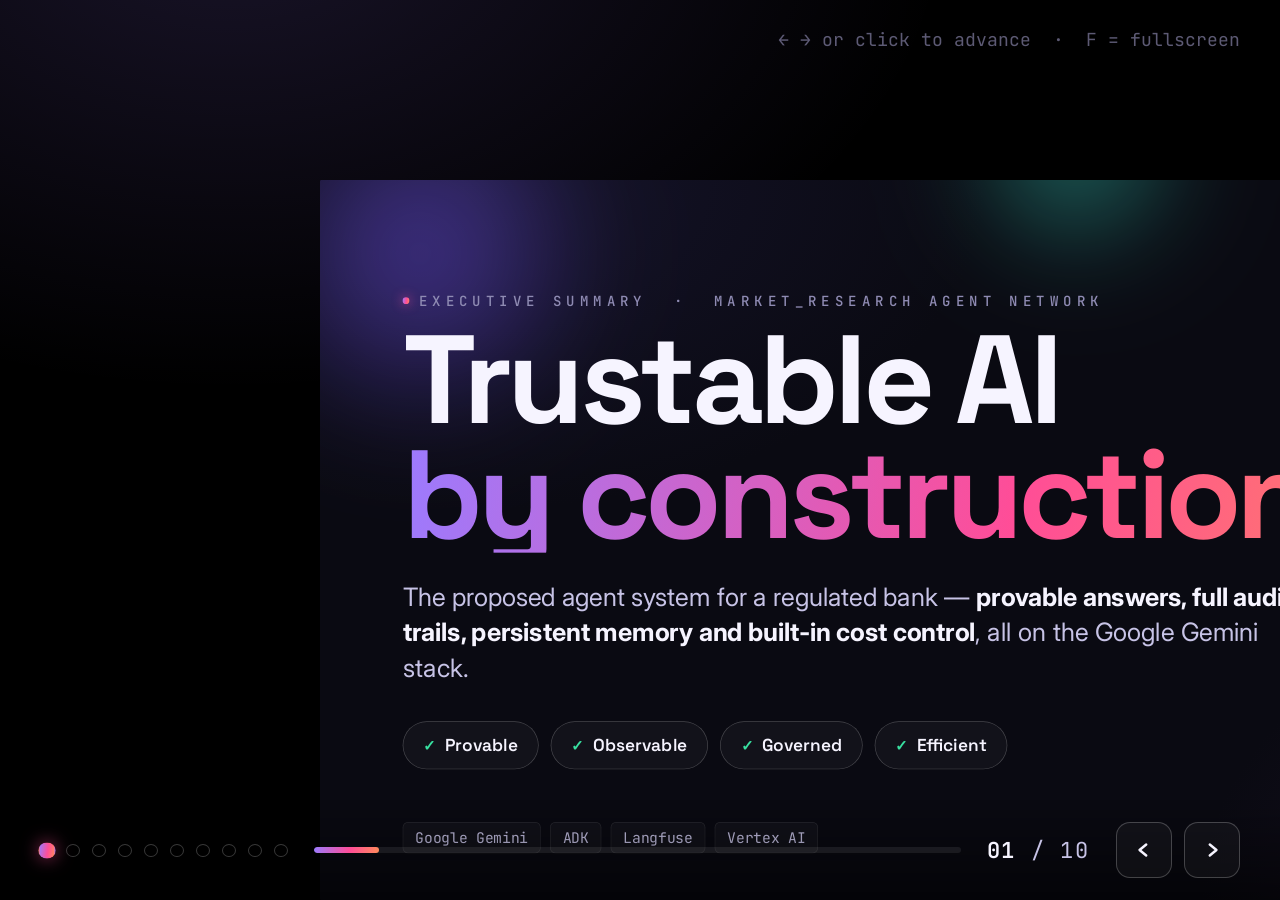
==== summary/index.html @ 0648493a "new summary presentation" ====
<!DOCTYPE html>
<html lang="en">
<head>
<meta charset="UTF-8" />
<meta name="viewport" content="width=1920, initial-scale=1" />
<title>Trustable AI — Executive Summary</title>
<link rel="preconnect" href="https://fonts.googleapis.com">
<link rel="preconnect" href="https://fonts.gstatic.com" crossorigin>
<link href="https://fonts.googleapis.com/css2?family=Space+Grotesk:wght@500;600;700&family=Inter:wght@400;500;600;700&family=JetBrains+Mono:wght@400;500;600&display=swap" rel="stylesheet">
<link rel="stylesheet" href="styles.css" />
</head>
<body>

<div class="hint">← → or click to advance &nbsp;·&nbsp; F = fullscreen</div>

<div class="deck-wrap">
<div class="deck">
  <div class="orb a"></div>
  <div class="orb b"></div>
  <div class="orb c"></div>

  <!-- ============================================================
       SLIDE 1 — TITLE
       ============================================================ -->
  <section class="slide s1 is-active" id="slide-1">
    <div class="s1-eyebrow eyebrow r" style="--d:80"><span class="dot"></span>EXECUTIVE SUMMARY &nbsp;·&nbsp; market_research agent network</div>
    <h1 class="s1-title display r" style="--d:160">Trustable AI<span class="by">by construction.</span></h1>
    <p class="s1-sub r" style="--d:340">The proposed agent system for a regulated bank — <b>provable answers, full audit trails, persistent memory and built-in cost control</b>, all on the Google Gemini stack.</p>
    <div class="s1-chips">
      <div class="chip r" style="--d:480"><span class="tick">✓</span> Provable</div>
      <div class="chip r" style="--d:560"><span class="tick">✓</span> Observable</div>
      <div class="chip r" style="--d:640"><span class="tick">✓</span> Governed</div>
      <div class="chip r" style="--d:720"><span class="tick">✓</span> Efficient</div>
    </div>
    <div class="s1-foot r" style="--d:900">
      <div class="stack">
        <span class="badge">Google Gemini</span>
        <span class="badge">ADK</span>
        <span class="badge">Langfuse</span>
        <span class="badge">Vertex AI</span>
      </div>
      <div>3224405_AMAL</div>
    </div>
  </section>

  <!-- ============================================================
       SLIDE 2 — TRUSTABLE AI, DEFINED (requirement → target)
       ============================================================ -->
  <section class="slide" id="slide-2">
    <div class="head">
      <div class="eyebrow r" style="--d:60"><span class="dot"></span>02 &nbsp;·&nbsp; THE CORE PROBLEM</div>
      <h2 class="lead r" style="--d:140">Trustable AI, <span class="grad">defined.</span></h2>
    </div>
    <div class="body">
      <div class="reqs">
        <div class="req r" style="--d:240"><div class="sec">§1.1</div><div class="rt">Provability &amp; Trustability</div><div class="rd">Every answer <b>graded by a stronger model</b> and grounded in cited sources.</div></div>
        <div class="req r" style="--d:300"><div class="sec">§1.2</div><div class="rt">Memory</div><div class="rd"><b>Short-term, semantic and long-term recall</b> across runs and clients.</div></div>
        <div class="req r" style="--d:360"><div class="sec">§1.2</div><div class="rt">NLP Routing · Agent Garden</div><div class="rd">Natural-language dispatch into a <b>growing garden of expert agents</b>.</div></div>
        <div class="req r" style="--d:420"><div class="sec">§1.3</div><div class="rt">Integration &amp; Design Flow</div><div class="rd">A <b>deterministic pipeline</b> persisted to a shared source of truth.</div></div>
        <div class="req r" style="--d:480"><div class="sec">§1.4</div><div class="rt">Cost &amp; Tokens</div><div class="rd">Right-tier models, <b>bounded loops and conditional branches</b>.</div></div>
        <div class="req r" style="--d:540"><div class="sec">§2.2</div><div class="rt">Evaluation</div><div class="rd"><b>Live critic, offline benchmarks and runtime guardrails</b>.</div></div>
        <div class="req r" style="--d:600"><div class="sec">§2.3</div><div class="rt">Observability</div><div class="rd">Full-trace governance with <b>replay and a complete audit trail</b>.</div></div>
      </div>
    </div>
  </section>

  <!-- ============================================================
       SLIDE 3 — ARCHITECTURE OVERVIEW
       ============================================================ -->
  <section class="slide" id="slide-3">
    <div class="head">
      <div class="eyebrow r" style="--d:60"><span class="dot"></span>03 &nbsp;·&nbsp; ARCHITECTURE OVERVIEW</div>
      <h2 class="lead r" style="--d:140">One orchestrator. Five experts. <span class="grad-cool">One source of truth.</span></h2>
    </div>
    <div class="body">
      <div class="arch">
        <div class="arch-row r" style="--d:240">
          <div class="strip">
            <div class="snode"><div class="st">User prompt</div><div class="ss">natural language</div></div>
            <span class="ar">→</span>
            <div class="snode"><div class="st">Classifier</div><div class="ss">user_input_analyzer</div></div>
          </div>
        </div>
        <div class="conn r" style="--d:340"><div class="line"></div></div>
        <div class="arch-row r" style="--d:400">
          <div class="bar orch">
            <div class="bicon"><svg viewBox="0 0 32 32" fill="none" stroke="currentColor" stroke-width="2.4" stroke-linecap="round" stroke-linejoin="round"><circle cx="16" cy="16" r="3.6"/><circle cx="16" cy="5" r="2.4"/><circle cx="16" cy="27" r="2.4"/><circle cx="5" cy="16" r="2.4"/><circle cx="27" cy="16" r="2.4"/><path d="M16 12.4V7.4M16 19.6v5M12.4 16H7.4M19.6 16h5"/></svg></div>
            <div class="btext"><div class="bname">Intelligence Chancellor</div><div class="bsub">SequentialAgent · runs the five pipelines in declared order</div></div>
          </div>
        </div>
        <div class="conn r" style="--d:480"><div class="line"></div></div>
        <div class="arch-row r" style="--d:540">
          <div class="pipes">
            <div class="pipe" style="--c:var(--violet)"><div class="picon"><svg viewBox="0 0 32 32" fill="none" stroke="currentColor" stroke-width="2.4" stroke-linecap="round" stroke-linejoin="round"><path d="M4 27h24"/><path d="M7 27v-7M14 27V14M21 27v-9M28 27V8"/><path d="M6 14l6-6 5 4 9-9"/></svg></div><div class="pn">Market</div><div class="pf">→ market_context</div><div class="pd">TAM · SAM · SOM</div></div>
            <div class="pipe" style="--c:var(--sky)"><div class="picon"><svg viewBox="0 0 32 32" fill="none" stroke="currentColor" stroke-width="2.4"><circle cx="16" cy="16" r="11"/><circle cx="16" cy="16" r="6"/><circle cx="16" cy="16" r="1.6" fill="currentColor"/></svg></div><div class="pn">Segmentation</div><div class="pf">→ market_segment</div><div class="pd">personas · ICP</div></div>
            <div class="pipe" style="--c:var(--teal)"><div class="picon"><svg viewBox="0 0 32 32" fill="none" stroke="currentColor" stroke-width="2.4" stroke-linecap="round" stroke-linejoin="round"><rect x="8" y="6" width="16" height="22" rx="1.5"/><path d="M12 11h2M18 11h2M12 16h2M18 16h2M12 21h2M18 21h2"/><path d="M4 28h24"/></svg></div><div class="pn">Org Intel</div><div class="pf">→ org_research</div><div class="pd">company graph</div></div>
            <div class="pipe skip" style="--c:var(--pink)"><div class="picon"><svg viewBox="0 0 32 32" fill="none" stroke="currentColor" stroke-width="2.4" stroke-linecap="round" stroke-linejoin="round"><rect x="5" y="11" width="22" height="15" rx="2"/><path d="M12 11V8.5A2.5 2.5 0 0 1 14.5 6h3A2.5 2.5 0 0 1 20 8.5V11"/><path d="M5 17h22"/></svg></div><div class="pn">Sales</div><div class="pf">conditional</div><div class="pd">runs only on target</div></div>
            <div class="pipe" style="--c:var(--amber)"><div class="picon"><svg viewBox="0 0 32 32" fill="none" stroke="currentColor" stroke-width="2.4" stroke-linecap="round" stroke-linejoin="round"><circle cx="16" cy="12" r="5"/><path d="M7 27c0-5 4-8 9-8s9 3 9 8"/></svg></div><div class="pn">Prospects</div><div class="pf">→ prospect_data</div><div class="pd">contact records</div></div>
          </div>
        </div>
        <div class="conn r" style="--d:640"><div class="line"></div></div>
        <div class="arch-row r" style="--d:700">
          <div class="bar store">
            <div class="bicon"><svg viewBox="0 0 32 32" fill="none" stroke="currentColor" stroke-width="2.4" stroke-linecap="round" stroke-linejoin="round"><ellipse cx="16" cy="8" rx="10" ry="4"/><path d="M6 8v16c0 2.2 4.5 4 10 4s10-1.8 10-4V8"/><path d="M6 16c0 2.2 4.5 4 10 4s10-1.8 10-4"/></svg></div>
            <div class="btext"><div class="bname">MongoDB</div><div class="bsub">shared store — downstream apps subscribe here</div></div>
            <div class="fields">
              <span class="fchip">market_context</span>
              <span class="fchip">market_segment</span>
              <span class="fchip">org_research</span>
              <span class="fchip">prospect_data</span>
            </div>
          </div>
        </div>
      </div>
    </div>
  </section>

  <!-- ============================================================
       SLIDE 4 — ORCHESTRATION & ROUTING
       ============================================================ -->
  <section class="slide" id="slide-4">
    <div class="head">
      <div class="eyebrow r" style="--d:60"><span class="dot"></span>04 &nbsp;·&nbsp; ORCHESTRATION &amp; ROUTING</div>
      <h2 class="lead r" style="--d:140">Every answer is <span class="grad">graded before it ships.</span></h2>
    </div>
    <div class="body">
      <div class="split">
        <div class="card r" style="--d:260">
          <div class="ct">Critic–Worker Loop</div>
          <div class="cbig">A stronger model grades a cheaper one, and sends it back until it passes.</div>
          <div class="loop">
            <div class="lbox" style="--c:var(--teal)">
              <div class="lk">WORKER</div>
              <div class="ln">enhanced_search</div>
              <div class="lm">flash-lite · grounded</div>
            </div>
            <div class="loop-mid">
              <div class="loop-arrow">⇄</div>
              <div class="loop-badge">↻ ≤ 5×</div>
            </div>
            <div class="lbox" style="--c:var(--violet)">
              <div class="lk">CRITIC</div>
              <div class="ln">evaluator</div>
              <div class="lm">flash · typed verdict</div>
            </div>
          </div>
          <div class="exit-tag">PASS → report_composer → exit</div>
        </div>
        <div class="card r" style="--d:420">
          <div class="ct">NLP Dispatch · Agent Garden</div>
          <div class="cbig">The prompt picks the route — a typed verdict drives a Python gate.</div>
          <div class="route">
            <div class="route-row">
              <span class="rtag">"Sell to Microsoft"</span><span class="arr">→</span>
              <span class="rtag">classifier</span><span class="arr">→</span>
              <span class="rtag ok">run sales</span>
            </div>
            <div class="route-row">
              <span class="rtag">"Research the market"</span><span class="arr">→</span>
              <span class="rtag">classifier</span><span class="arr">→</span>
              <span class="rtag skip">skip · 0 tokens</span>
            </div>
          </div>
          <p>New capabilities drop into the same <span class="codey">agent garden</span> routing contract.</p>
        </div>
      </div>
    </div>
  </section>

  <!-- ============================================================
       SLIDE 5 — MEMORY ARCHITECTURE
       ============================================================ -->
  <section class="slide" id="slide-5">
    <div class="head">
      <div class="eyebrow r" style="--d:60"><span class="dot"></span>05 &nbsp;·&nbsp; MEMORY ARCHITECTURE</div>
      <h2 class="lead r" style="--d:140">One memory surface. <span class="grad-cool">Three horizons.</span></h2>
    </div>
    <div class="body">
      <div class="mem">
        <div class="mem-surface r" style="--d:240">
          <div class="ms-k">ONE API</div>
          <div class="ms-code">callback<br/>_context<span class="hi">.state</span></div>
          <div class="ms-note">Same surface — three swappable backends.</div>
        </div>
        <div class="mem-tiers">
          <div class="tier r" style="--c:var(--teal); --d:360">
            <div class="tnum">1</div>
            <div class="tbody">
              <div class="tk">SHORT-TERM</div>
              <div class="th">In-memory state</div>
              <div class="td2">Shared by every step within a single run.</div>
            </div>
            <div class="meta"><div class="ml">lifetime · one run</div><div class="bar2"><span style="width:30%"></span></div></div>
          </div>
          <div class="tier r" style="--c:var(--violet); --d:460">
            <div class="tnum">2</div>
            <div class="tbody">
              <div class="tk">SEMANTIC</div>
              <div class="th">Vertex AI Vector Search</div>
              <div class="td2">Recalls similar past projects by meaning.</div>
            </div>
            <div class="meta"><div class="ml">lifetime · across projects</div><div class="bar2"><span style="width:65%"></span></div></div>
          </div>
          <div class="tier r" style="--c:var(--amber); --d:560">
            <div class="tnum">3</div>
            <div class="tbody">
              <div class="tk">LONG-TERM</div>
              <div class="th">Vertex AI Memory Bank</div>
              <div class="td2">Per-client memory retained across sessions.</div>
            </div>
            <div class="meta"><div class="ml">lifetime · per client</div><div class="bar2"><span style="width:100%"></span></div></div>
          </div>
        </div>
      </div>
    </div>
  </section>

  <!-- ============================================================
       SLIDE 6 — OBSERVABILITY & GOVERNANCE
       ============================================================ -->
  <section class="slide" id="slide-6">
    <div class="head">
      <div class="eyebrow r" style="--d:60"><span class="dot"></span>06 &nbsp;·&nbsp; OBSERVABILITY &amp; GOVERNANCE</div>
      <h2 class="lead r" style="--d:140">Full-trace governance, <span class="grad">by default.</span></h2>
    </div>
    <div class="body">
      <div class="obs">
        <div class="obs-flow r" style="--d:260">
          <div class="ofk">HOW IT WIRES IN</div>
          <svg class="obs-svg" viewBox="0 0 460 600" preserveAspectRatio="xMidYMid meet">
            <defs>
              <marker id="of-a" viewBox="0 0 10 10" refX="8" refY="5" markerWidth="7" markerHeight="7" orient="auto"><path d="M0,0 L10,5 L0,10 z" fill="#56c9ff"/></marker>
            </defs>

            <!-- Node 1: ADK agents -->
            <rect class="of-box" x="60" y="20" width="340" height="104" rx="16"/>
            <text class="of-title" x="230" y="62" text-anchor="middle" font-size="26">ADK agents</text>
            <text class="of-sub" x="230" y="94" text-anchor="middle" font-size="17">after_agent_callback · emits spans</text>

            <!-- edge 1 -->
            <path id="of-p1" class="of-edge" d="M230 124 L230 196" marker-end="url(#of-a)"/>

            <!-- Node 2: OpenTelemetry -->
            <rect class="of-box otel" x="60" y="200" width="340" height="104" rx="16"/>
            <text class="of-title" x="230" y="242" text-anchor="middle" font-size="26">OpenTelemetry</text>
            <text class="of-sub" x="230" y="274" text-anchor="middle" font-size="17">built-in to ADK · OTLP export</text>

            <!-- edge 2 -->
            <path id="of-p2" class="of-edge" d="M230 304 L230 376" marker-end="url(#of-a)"/>

            <!-- Node 3: Langfuse + waterfall -->
            <rect class="of-box lf" x="60" y="380" width="340" height="196" rx="16"/>
            <rect x="84" y="402" width="34" height="34" rx="9" fill="rgba(155,123,255,0.18)"/>
            <text x="101" y="427" text-anchor="middle" font-size="22" fill="#9b7bff" font-family="JetBrains Mono, monospace" font-weight="700">L</text>
            <text class="of-title" x="130" y="425" text-anchor="start" font-size="26">Langfuse</text>
            <!-- trace waterfall -->
            <rect x="84"  y="456" width="280" height="14" rx="5" fill="rgba(46,230,200,0.55)"/>
            <rect x="104" y="478" width="232" height="14" rx="5" fill="rgba(86,201,255,0.5)"/>
            <rect x="124" y="500" width="188" height="14" rx="5" fill="rgba(155,123,255,0.55)"/>
            <rect x="92"  y="522" width="256" height="14" rx="5" fill="rgba(255,77,151,0.45)"/>
            <text class="of-sub" x="84" y="560" text-anchor="start" font-size="16">trace · replay · cost · score</text>

            <!-- flowing dots -->
            <circle class="of-dot" r="5"><animateMotion dur="1.6s" repeatCount="indefinite"><mpath href="#of-p1"/></animateMotion></circle>
            <circle class="of-dot v" r="5"><animateMotion dur="1.6s" repeatCount="indefinite" begin="0.4s"><mpath href="#of-p2"/></animateMotion></circle>
          </svg>
        </div>
        <div class="feat-grid">
          <div class="feat r" style="--d:420">
            <div class="fi"><svg width="32" height="32" viewBox="0 0 34 34"><path d="M5 17 a12 12 0 1 1 4 9" fill="none" stroke="#56c9ff" stroke-width="3.5" stroke-linecap="round"/><path d="M9 30 L7 22 L15 24" fill="#56c9ff"/></svg></div>
            <div class="fh">Replay any run</div>
            <div class="fp">Step through every agent and critic call, prompt by prompt.</div>
          </div>
          <div class="feat r" style="--d:500">
            <div class="fi"><svg width="32" height="32" viewBox="0 0 34 34"><path d="M6 24 L13 14 L19 19 L28 7" fill="none" stroke="#38e0a0" stroke-width="3.5" stroke-linecap="round" stroke-linejoin="round"/></svg></div>
            <div class="fh">Audit trail</div>
            <div class="fp">A complete, queryable record of every decision the system makes.</div>
          </div>
          <div class="feat r" style="--d:580">
            <div class="fi"><svg width="32" height="32" viewBox="0 0 34 34"><circle cx="17" cy="17" r="11" fill="none" stroke="#9b7bff" stroke-width="3.5"/><path d="M17 11 V17 L21 21" fill="none" stroke="#9b7bff" stroke-width="3.5" stroke-linecap="round"/></svg></div>
            <div class="fh">Latency &amp; cost</div>
            <div class="fp">p95 per agent and token spend per project, on built-in dashboards.</div>
          </div>
          <div class="feat r" style="--d:660">
            <div class="fi"><svg width="32" height="32" viewBox="0 0 34 34"><path d="M17 4 L29 9 V18 C29 25 24 29 17 31 C10 29 5 25 5 18 V9 Z" fill="none" stroke="#ff4d97" stroke-width="3.5" stroke-linejoin="round"/></svg></div>
            <div class="fh">Regression alerts</div>
            <div class="fp">Surface rising critic fail-rates or latency before they reach production.</div>
          </div>
        </div>
      </div>
    </div>
  </section>

  <!-- ============================================================
       SLIDE 7 — EVALUATION FRAMEWORK
       ============================================================ -->
  <section class="slide" id="slide-7">
    <div class="head">
      <div class="eyebrow r" style="--d:60"><span class="dot"></span>07 &nbsp;·&nbsp; EVALUATION FRAMEWORK</div>
      <h2 class="lead r" style="--d:140">Graded live. Benchmarked offline. <span class="grad">Guarded at runtime.</span></h2>
    </div>
    <div class="body">
      <div class="rings">

        <!-- Ring 1 — in-loop critic -->
        <div class="ring r" style="--c:var(--emerald); --d:280">
          <div class="rhead">
            <div class="rn">1</div>
            <div><div class="rk">IN THE LOOP</div><div class="rh">Critic grades every answer</div></div>
          </div>
          <div class="rp">A stronger Gemini re-checks each draft until it passes — inside the run.</div>
          <div class="diag">
            <svg viewBox="0 0 440 460" preserveAspectRatio="xMidYMid meet">
              <defs>
                <marker id="e1g" viewBox="0 0 10 10" refX="8" refY="5" markerWidth="6" markerHeight="6" orient="auto"><path d="M0,0 L10,5 L0,10 z" fill="#38e0a0"/></marker>
                <marker id="e1p" viewBox="0 0 10 10" refX="8" refY="5" markerWidth="6" markerHeight="6" orient="auto"><path d="M0,0 L10,5 L0,10 z" fill="#9b7bff"/></marker>
              </defs>
              <!-- draft -->
              <rect x="130" y="40" width="180" height="100" rx="16" fill="rgba(56,224,160,0.07)" stroke="#38e0a0" stroke-width="2.5"/>
              <text class="dg-lbl" x="220" y="86" text-anchor="middle" font-size="30">draft</text>
              <text class="dg-sub" x="220" y="118" text-anchor="middle" font-size="19">worker · flash-lite</text>
              <!-- critic -->
              <rect x="130" y="280" width="180" height="100" rx="16" fill="rgba(155,123,255,0.07)" stroke="#9b7bff" stroke-width="2.5"/>
              <text class="dg-lbl" x="220" y="326" text-anchor="middle" font-size="30">critic</text>
              <text class="dg-sub" x="220" y="358" text-anchor="middle" font-size="19">grades it · flash</text>
              <!-- forward -->
              <path id="e1fwd" d="M220 140 L220 280" stroke="#38e0a0" stroke-width="3" fill="none" marker-end="url(#e1g)"/>
              <circle r="8" fill="#38e0a0"><animateMotion dur="1.5s" repeatCount="indefinite"><mpath href="#e1fwd"/></animateMotion></circle>
              <!-- fail loop back (left) -->
              <path d="M130 330 C 44 330, 44 90, 130 90" stroke="#9b7bff" stroke-width="2.5" fill="none" stroke-dasharray="8 8" marker-end="url(#e1p)">
                <animate attributeName="stroke-dashoffset" values="32;0" dur="1.2s" repeatCount="indefinite"/>
              </path>
              <text class="dg-sub" x="40" y="205" text-anchor="middle" font-size="20" fill="#9b7bff" transform="rotate(-90 40 205)">fail · retry ≤ 5×</text>
              <!-- pass exit (right) -->
              <path d="M310 330 L356 330" stroke="#38e0a0" stroke-width="3" fill="none" marker-end="url(#e1g)"/>
              <circle cx="398" cy="330" r="26" fill="rgba(56,224,160,0.16)" stroke="#38e0a0" stroke-width="2.5">
                <animate attributeName="r" values="22;28;22" dur="1.5s" repeatCount="indefinite"/>
              </circle>
              <path d="M387 330 l8 9 l15 -19" stroke="#38e0a0" stroke-width="4" fill="none" stroke-linecap="round" stroke-linejoin="round"/>
              <text class="dg-sub" x="398" y="290" text-anchor="middle" font-size="19" fill="#38e0a0">PASS</text>
              <text class="dg-sub" x="398" y="382" text-anchor="middle" font-size="19" fill="#38e0a0">exit</text>
            </svg>
          </div>
        </div>

        <!-- Ring 2 — offline benchmark -->
        <div class="ring proposed r" style="--c:var(--violet); --d:400">
          <div class="rhead">
            <div class="rn">2</div>
            <div><div class="rk">OFFLINE</div><div class="rh">Benchmark on a golden set</div></div>
          </div>
          <div class="rp">Ragas + DP Val score a sampled dataset across environments to catch drift.</div>
          <div class="diag">
            <svg viewBox="0 0 440 460" preserveAspectRatio="xMidYMid meet">
              <defs><marker id="e2a" viewBox="0 0 10 10" refX="8" refY="5" markerWidth="6" markerHeight="6" orient="auto"><path d="M0,0 L10,5 L0,10 z" fill="#9b7bff"/></marker></defs>
              <!-- golden set -->
              <rect x="26" y="78" width="110" height="68" rx="12" fill="rgba(255,194,75,0.10)" stroke="#ffc24b" stroke-width="2.5"/>
              <rect x="40" y="62" width="110" height="68" rx="12" fill="rgba(255,194,75,0.13)" stroke="#ffc24b" stroke-width="2.5"/>
              <rect x="54" y="46" width="110" height="68" rx="12" fill="rgba(255,194,75,0.16)" stroke="#ffc24b" stroke-width="2.5"/>
              <text class="dg-sub" x="109" y="76" text-anchor="middle" font-size="20" fill="#ffc24b">golden</text>
              <text class="dg-sub" x="109" y="100" text-anchor="middle" font-size="20" fill="#ffc24b">set</text>
              <!-- eval -->
              <path id="e2fwd" d="M170 80 L256 80" stroke="#9b7bff" stroke-width="3" fill="none" marker-end="url(#e2a)"/>
              <circle r="7" fill="#ffc24b"><animateMotion dur="1.2s" repeatCount="indefinite"><mpath href="#e2fwd"/></animateMotion></circle>
              <rect x="260" y="44" width="150" height="74" rx="16" fill="rgba(155,123,255,0.08)" stroke="#9b7bff" stroke-width="2.5"/>
              <text class="dg-lbl" x="335" y="78" text-anchor="middle" font-size="26">Ragas</text>
              <text class="dg-sub" x="335" y="104" text-anchor="middle" font-size="19">+ DP Val</text>
              <!-- score bars -->
              <line x1="34" y1="400" x2="412" y2="400" stroke="#26263a" stroke-width="2.5"/>
              <g>
                <rect x="44"  y="400" width="62" height="0" rx="7" fill="#56c9ff"><animate attributeName="height" values="0;150;150;0" keyTimes="0;0.4;0.85;1" dur="3.2s" repeatCount="indefinite"/><animate attributeName="y" values="400;250;250;400" keyTimes="0;0.4;0.85;1" dur="3.2s" repeatCount="indefinite"/></rect>
                <rect x="120" y="400" width="62" height="0" rx="7" fill="#38e0a0"><animate attributeName="height" values="0;218;218;0" keyTimes="0;0.5;0.85;1" dur="3.2s" begin="0.15s" repeatCount="indefinite"/><animate attributeName="y" values="400;182;182;400" keyTimes="0;0.5;0.85;1" dur="3.2s" begin="0.15s" repeatCount="indefinite"/></rect>
                <rect x="196" y="400" width="62" height="0" rx="7" fill="#9b7bff"><animate attributeName="height" values="0;176;176;0" keyTimes="0;0.45;0.85;1" dur="3.2s" begin="0.3s" repeatCount="indefinite"/><animate attributeName="y" values="400;224;224;400" keyTimes="0;0.45;0.85;1" dur="3.2s" begin="0.3s" repeatCount="indefinite"/></rect>
                <rect x="272" y="400" width="62" height="0" rx="7" fill="#ff4d97"><animate attributeName="height" values="0;120;120;0" keyTimes="0;0.5;0.85;1" dur="3.2s" begin="0.45s" repeatCount="indefinite"/><animate attributeName="y" values="400;280;280;400" keyTimes="0;0.5;0.85;1" dur="3.2s" begin="0.45s" repeatCount="indefinite"/></rect>
                <rect x="348" y="400" width="62" height="0" rx="7" fill="#ffc24b"><animate attributeName="height" values="0;198;198;0" keyTimes="0;0.55;0.85;1" dur="3.2s" begin="0.6s" repeatCount="indefinite"/><animate attributeName="y" values="400;202;202;400" keyTimes="0;0.55;0.85;1" dur="3.2s" begin="0.6s" repeatCount="indefinite"/></rect>
              </g>
              <text class="dg-sub" x="223" y="438" text-anchor="middle" font-size="19">metrics scored per sample</text>
            </svg>
          </div>
        </div>

        <!-- Ring 3 — runtime guardrail -->
        <div class="ring proposed r" style="--c:var(--pink); --d:520">
          <div class="rhead">
            <div class="rn">3</div>
            <div><div class="rk">AT RUNTIME</div><div class="rh">Guardrail on every call</div></div>
          </div>
          <div class="rp">Model Armor filters PII &amp; jailbreaks on live traffic — clean requests pass.</div>
          <div class="diag">
            <svg viewBox="0 0 440 460" preserveAspectRatio="xMidYMid meet">
              <!-- shield -->
              <path d="M220 110 L300 142 V250 C300 314 264 352 220 372 C176 352 140 314 140 250 V142 Z" fill="rgba(255,77,151,0.08)" stroke="#ff4d97" stroke-width="3"/>
              <text class="dg-lbl" x="220" y="244" text-anchor="middle" font-size="24" fill="#ff4d97">Model</text>
              <text class="dg-lbl" x="220" y="274" text-anchor="middle" font-size="24" fill="#ff4d97">Armor</text>
              <!-- pass lane -->
              <text class="dg-sub" x="30" y="150" text-anchor="start" font-size="20">request</text>
              <text class="dg-sub" x="410" y="150" text-anchor="end" font-size="20" fill="#38e0a0">allowed ✓</text>
              <line x1="30" y1="172" x2="410" y2="172" stroke="#1c1c2c" stroke-width="2.5" stroke-dasharray="3 7"/>
              <circle r="9" fill="#38e0a0"><animateMotion dur="2.4s" repeatCount="indefinite" path="M30 172 L410 172"/></circle>
              <!-- block lane -->
              <text class="dg-sub" x="30" y="318" text-anchor="start" font-size="20" fill="#ff4d97">PII · jailbreak</text>
              <line x1="30" y1="340" x2="178" y2="340" stroke="#1c1c2c" stroke-width="2.5" stroke-dasharray="3 7"/>
              <circle r="9" fill="#ff4d97">
                <animateMotion dur="2.2s" repeatCount="indefinite" keyTimes="0;0.5;1" keyPoints="0;1;1" calcMode="linear" path="M30 340 L174 340"/>
                <animate attributeName="opacity" values="1;1;0;0" keyTimes="0;0.46;0.5;1" dur="2.2s" repeatCount="indefinite"/>
              </circle>
              <g>
                <animate attributeName="opacity" values="0;0;1;0;0" keyTimes="0;0.45;0.52;0.62;1" dur="2.2s" repeatCount="indefinite"/>
                <path d="M196 322 l22 22 M218 322 l-22 22" stroke="#ff4d97" stroke-width="4" stroke-linecap="round"/>
              </g>
            </svg>
          </div>
        </div>

      </div>
    </div>
  </section>

  <!-- ============================================================
       SLIDE 8 — GUARDRAILS & PROVABILITY
       ============================================================ -->
  <section class="slide" id="slide-8">
    <div class="head">
      <div class="eyebrow r" style="--d:60"><span class="dot"></span>08 &nbsp;·&nbsp; GUARDRAILS &amp; PROVABILITY</div>
      <h2 class="lead r" style="--d:140">Trust isn't a vibe. <span class="grad">It's enforced.</span></h2>
    </div>
    <div class="body">
      <div class="guard-wrap">
        <div class="guard-grid">

          <!-- Grounded citations -->
          <div class="guard r" style="--c:var(--sky); --d:260">
            <div class="ghead">
              <div class="gi"><svg width="30" height="30" viewBox="0 0 34 34"><path d="M5 8 H29 M5 16 H22 M5 24 H26" stroke="#56c9ff" stroke-width="3.5" stroke-linecap="round"/><circle cx="29" cy="24" r="3" fill="#56c9ff"/></svg></div>
              <div class="gh">Grounded citations</div>
            </div>
            <div class="gp">Every claim links to a numbered source.</div>
            <div class="diag">
              <svg viewBox="0 0 320 330" preserveAspectRatio="xMidYMid meet">
                <!-- report claim lines -->
                <text class="dg-sub" x="16" y="14" text-anchor="start" font-size="14">report</text>
                <rect x="16" y="26" width="192" height="16" rx="8" fill="#262640"/>
                <rect x="16" y="58" width="162" height="16" rx="8" fill="#262640"/>
                <rect x="16" y="90" width="148" height="16" rx="8" fill="#262640"/>
                <!-- citation markers -->
                <rect x="222" y="22" width="42" height="26" rx="7" fill="rgba(86,201,255,0.16)" stroke="#56c9ff" stroke-width="2"><animate attributeName="opacity" values="0.4;1;0.4" dur="1.8s" begin="0s" repeatCount="indefinite"/></rect>
                <text x="243" y="41" text-anchor="middle" font-size="16" fill="#56c9ff" font-family="JetBrains Mono">[1]</text>
                <rect x="222" y="54" width="42" height="26" rx="7" fill="rgba(86,201,255,0.16)" stroke="#56c9ff" stroke-width="2"><animate attributeName="opacity" values="0.4;1;0.4" dur="1.8s" begin="0.6s" repeatCount="indefinite"/></rect>
                <text x="243" y="73" text-anchor="middle" font-size="16" fill="#56c9ff" font-family="JetBrains Mono">[2]</text>
                <rect x="222" y="86" width="42" height="26" rx="7" fill="rgba(86,201,255,0.16)" stroke="#56c9ff" stroke-width="2"><animate attributeName="opacity" values="0.4;1;0.4" dur="1.8s" begin="1.2s" repeatCount="indefinite"/></rect>
                <text x="243" y="105" text-anchor="middle" font-size="16" fill="#56c9ff" font-family="JetBrains Mono">[3]</text>
                <!-- connectors -->
                <path id="g1p" d="M243 48 C 220 130, 60 132, 60 206" stroke="#56c9ff" stroke-width="2" fill="none" stroke-dasharray="6 6" opacity="0.45"/>
                <path id="g2p" d="M243 80 C 240 140, 160 140, 160 206" stroke="#56c9ff" stroke-width="2" fill="none" stroke-dasharray="6 6" opacity="0.45"/>
                <path id="g3p" d="M243 112 C 252 150, 260 150, 260 206" stroke="#56c9ff" stroke-width="2" fill="none" stroke-dasharray="6 6" opacity="0.45"/>
                <!-- source cards -->
                <g>
                  <rect x="14" y="206" width="92" height="96" rx="11" fill="rgba(86,201,255,0.06)" stroke="#2f4458" stroke-width="2"><animate attributeName="stroke" values="#2f4458;#56c9ff;#2f4458" dur="1.8s" begin="0s" repeatCount="indefinite"/></rect>
                  <circle cx="36" cy="230" r="13" fill="rgba(86,201,255,0.18)"/><text x="36" y="236" text-anchor="middle" font-size="15" fill="#56c9ff" font-family="JetBrains Mono">1</text>
                  <rect x="22" y="256" width="76" height="11" rx="5" fill="#2f3a4a"/><rect x="22" y="274" width="56" height="11" rx="5" fill="#2f3a4a"/>
                </g>
                <g>
                  <rect x="114" y="206" width="92" height="96" rx="11" fill="rgba(86,201,255,0.06)" stroke="#2f4458" stroke-width="2"><animate attributeName="stroke" values="#2f4458;#56c9ff;#2f4458" dur="1.8s" begin="0.6s" repeatCount="indefinite"/></rect>
                  <circle cx="136" cy="230" r="13" fill="rgba(86,201,255,0.18)"/><text x="136" y="236" text-anchor="middle" font-size="15" fill="#56c9ff" font-family="JetBrains Mono">2</text>
                  <rect x="122" y="256" width="76" height="11" rx="5" fill="#2f3a4a"/><rect x="122" y="274" width="56" height="11" rx="5" fill="#2f3a4a"/>
                </g>
                <g>
                  <rect x="214" y="206" width="92" height="96" rx="11" fill="rgba(86,201,255,0.06)" stroke="#2f4458" stroke-width="2"><animate attributeName="stroke" values="#2f4458;#56c9ff;#2f4458" dur="1.8s" begin="1.2s" repeatCount="indefinite"/></rect>
                  <circle cx="236" cy="230" r="13" fill="rgba(86,201,255,0.18)"/><text x="236" y="236" text-anchor="middle" font-size="15" fill="#56c9ff" font-family="JetBrains Mono">3</text>
                  <rect x="222" y="256" width="76" height="11" rx="5" fill="#2f3a4a"/><rect x="222" y="274" width="56" height="11" rx="5" fill="#2f3a4a"/>
                </g>
                <text class="dg-sub" x="160" y="322" text-anchor="middle" font-size="14" fill="#56c9ff">grounded sources</text>
                <!-- traveling dots -->
                <circle r="5" fill="#56c9ff"><animateMotion dur="1.8s" begin="0s" repeatCount="indefinite"><mpath href="#g1p"/></animateMotion></circle>
                <circle r="5" fill="#56c9ff"><animateMotion dur="1.8s" begin="0.6s" repeatCount="indefinite"><mpath href="#g2p"/></animateMotion></circle>
                <circle r="5" fill="#56c9ff"><animateMotion dur="1.8s" begin="1.2s" repeatCount="indefinite"><mpath href="#g3p"/></animateMotion></circle>
              </svg>
            </div>
          </div>

          <!-- Typed verdicts -->
          <div class="guard r" style="--c:var(--emerald); --d:340">
            <div class="ghead">
              <div class="gi"><svg width="30" height="30" viewBox="0 0 34 34"><rect x="6" y="6" width="22" height="22" rx="5" fill="none" stroke="#38e0a0" stroke-width="3.5"/><path d="M11 17 L15 21 L23 12" fill="none" stroke="#38e0a0" stroke-width="3.5" stroke-linecap="round" stroke-linejoin="round"/></svg></div>
              <div class="gh">Typed verdicts</div>
            </div>
            <div class="gp">Schema-checked — malformed grades rejected.</div>
            <div class="diag">
              <svg viewBox="0 0 320 240" preserveAspectRatio="xMidYMid meet">
                <rect x="148" y="34" width="24" height="172" rx="8" fill="rgba(56,224,160,0.10)" stroke="#38e0a0" stroke-width="2"/>
                <text class="dg-sub" x="160" y="226" text-anchor="middle" font-size="14" fill="#38e0a0">schema</text>
                <!-- valid passes -->
                <g>
                  <rect x="-44" y="62" width="58" height="34" rx="9" fill="rgba(56,224,160,0.10)" stroke="#38e0a0" stroke-width="2"/>
                  <text x="-15" y="84" text-anchor="middle" font-size="18" fill="#38e0a0" font-family="JetBrains Mono">{ }</text>
                  <animateMotion dur="2.6s" repeatCount="indefinite" path="M60 0 L296 0"/>
                </g>
                <text class="dg-sub" x="300" y="74" text-anchor="end" font-size="22" fill="#38e0a0">✓</text>
                <!-- invalid bounces -->
                <g>
                  <rect x="-44" y="150" width="58" height="34" rx="9" fill="rgba(255,77,151,0.10)" stroke="#ff4d97" stroke-width="2"/>
                  <text x="-15" y="172" text-anchor="middle" font-size="18" fill="#ff4d97" font-family="JetBrains Mono">{!}</text>
                  <animateMotion dur="2.6s" repeatCount="indefinite" keyTimes="0;0.45;0.9;1" keyPoints="0;1;0;0" calcMode="linear" path="M60 0 L128 0"/>
                </g>
                <text class="dg-sub" x="34" y="172" text-anchor="middle" font-size="22" fill="#ff4d97">✗</text>
              </svg>
            </div>
          </div>

          <!-- Runtime guardrails -->
          <div class="guard r" style="--c:var(--pink); --d:420">
            <div class="ghead">
              <div class="gi"><svg width="30" height="30" viewBox="0 0 34 34"><path d="M17 4 L29 9 V18 C29 25 24 29 17 31 C10 29 5 25 5 18 V9 Z" fill="none" stroke="#ff4d97" stroke-width="3.5" stroke-linejoin="round"/><circle cx="17" cy="17" r="3.5" fill="#ff4d97"/></svg></div>
              <div class="gh">Runtime guardrails</div>
            </div>
            <div class="gp">PII redacted on every model call.</div>
            <div class="diag">
              <svg viewBox="0 0 320 240" preserveAspectRatio="xMidYMid meet">
                <text x="30" y="64" font-size="17" fill="#c7c3e6" font-family="JetBrains Mono">name:</text>
                <text x="30" y="142" font-size="17" fill="#c7c3e6" font-family="JetBrains Mono">card:</text>
                <!-- original tokens -->
                <text x="108" y="64" font-size="17" fill="#8f8bb3" font-family="JetBrains Mono">John Smith</text>
                <text x="108" y="142" font-size="17" fill="#8f8bb3" font-family="JetBrains Mono">4111 8920</text>
                <!-- redaction blocks fade in -->
                <rect x="104" y="48" width="110" height="22" rx="5" fill="#ff4d97"><animate attributeName="opacity" values="0;0;1;1;0" keyTimes="0;0.3;0.45;0.9;1" dur="3s" repeatCount="indefinite"/></rect>
                <rect x="104" y="126" width="110" height="22" rx="5" fill="#ff4d97"><animate attributeName="opacity" values="0;0;1;1;0" keyTimes="0;0.45;0.6;0.9;1" dur="3s" repeatCount="indefinite"/></rect>
                <!-- scan line -->
                <rect x="24" y="40" width="220" height="3" rx="2" fill="rgba(255,77,151,0.7)"><animate attributeName="y" values="40;150;40" dur="3s" repeatCount="indefinite"/></rect>
                <text class="dg-sub" x="30" y="206" text-anchor="start" font-size="15" fill="#ff4d97">sensitive fields masked</text>
              </svg>
            </div>
          </div>

          <!-- Deterministic exit -->
          <div class="guard r" style="--c:var(--amber); --d:500">
            <div class="ghead">
              <div class="gi"><svg width="30" height="30" viewBox="0 0 34 34"><circle cx="17" cy="17" r="12" fill="none" stroke="#ffc24b" stroke-width="3.5"/><path d="M17 11 V17 L21 21" stroke="#ffc24b" stroke-width="3.5" fill="none" stroke-linecap="round"/></svg></div>
              <div class="gh">Deterministic exit</div>
            </div>
            <div class="gp">Loops are capped — then they stop.</div>
            <div class="diag">
              <svg viewBox="0 0 320 240" preserveAspectRatio="xMidYMid meet">
                <text class="dg-sub" x="160" y="48" text-anchor="middle" font-size="16" fill="#ffc24b">iterations · max 5</text>
                <g>
                  <circle cx="48"  cy="110" r="18" fill="rgba(255,194,75,0.9)" stroke="#ffc24b" stroke-width="2"><animate attributeName="fill-opacity" values="0;0;1;1;0" keyTimes="0;0.10;0.14;0.86;0.9" dur="4s" repeatCount="indefinite"/></circle>
                  <circle cx="100" cy="110" r="18" fill="rgba(255,194,75,0.9)" stroke="#ffc24b" stroke-width="2"><animate attributeName="fill-opacity" values="0;0;1;1;0" keyTimes="0;0.24;0.28;0.86;0.9" dur="4s" repeatCount="indefinite"/></circle>
                  <circle cx="152" cy="110" r="18" fill="rgba(255,194,75,0.9)" stroke="#ffc24b" stroke-width="2"><animate attributeName="fill-opacity" values="0;0;1;1;0" keyTimes="0;0.38;0.42;0.86;0.9" dur="4s" repeatCount="indefinite"/></circle>
                  <circle cx="204" cy="110" r="18" fill="rgba(255,194,75,0.9)" stroke="#ffc24b" stroke-width="2"><animate attributeName="fill-opacity" values="0;0;1;1;0" keyTimes="0;0.52;0.56;0.86;0.9" dur="4s" repeatCount="indefinite"/></circle>
                  <circle cx="256" cy="110" r="18" fill="rgba(255,194,75,0.9)" stroke="#ffc24b" stroke-width="2"><animate attributeName="fill-opacity" values="0;0;1;1;0" keyTimes="0;0.66;0.70;0.86;0.9" dur="4s" repeatCount="indefinite"/></circle>
                </g>
                <g>
                  <animate attributeName="opacity" values="0;0;1;1;0" keyTimes="0;0.72;0.78;0.88;0.92" dur="4s" repeatCount="indefinite"/>
                  <rect x="104" y="160" width="112" height="46" rx="12" fill="rgba(56,224,160,0.12)" stroke="#38e0a0" stroke-width="2"/>
                  <path d="M126 183 l8 8 l14 -16" stroke="#38e0a0" stroke-width="3" fill="none" stroke-linecap="round" stroke-linejoin="round"/>
                  <text class="dg-lbl" x="170" y="189" text-anchor="middle" font-size="20" fill="#38e0a0">EXIT</text>
                </g>
              </svg>
            </div>
          </div>

        </div>
        <div class="banner r" style="--d:640">
          <div class="bigq display">In a regulated bank, an answer you can <span class="grad">prove</span> is an answer you can <span class="grad">ship.</span></div>
        </div>
      </div>
    </div>
  </section>

  <!-- ============================================================
       SLIDE 9 — COST & TOKEN STRATEGY
       ============================================================ -->
  <section class="slide" id="slide-9">
    <div class="head">
      <div class="eyebrow r" style="--d:60"><span class="dot"></span>09 &nbsp;·&nbsp; COST &amp; TOKEN STRATEGY</div>
      <h2 class="lead r" style="--d:140">Cheap by <span class="grad">construction.</span></h2>
    </div>
    <div class="body">
      <div class="cost">
        <div class="lever r" style="--d:280">
          <div class="stat"><span class="big" style="--c:var(--teal)">~90<span class="unit">%</span></span></div>
          <div><div class="lt">Right model for the job</div><div class="lp">Most calls run on the cheap tier; only critics use the stronger model.</div></div>
        </div>
        <div class="lever r" style="--d:380">
          <div class="stat"><span class="big" style="--c:var(--violet)">5<span class="unit">× max</span></span></div>
          <div><div class="lt">Bounded critic loops</div><div class="lp">Hard-capped iterations with a deterministic exit on every loop.</div></div>
        </div>
        <div class="lever r" style="--d:480">
          <div class="stat"><span class="big" style="--c:var(--pink)">~73<span class="unit">%</span></span></div>
          <div><div class="lt">Conditional pipelines</div><div class="lp">Whole branches skip when unneeded — fewer tokens on no-target runs.</div></div>
        </div>
        <div class="lever r" style="--d:580">
          <div class="stat"><span class="big" style="--c:var(--amber)">Lean</span></div>
          <div><div class="lt">Scoped context</div><div class="lp">Each agent receives only the fields it needs as compact JSON.</div></div>
        </div>
      </div>
    </div>
  </section>

  <!-- ============================================================
       SLIDE 10 — STACK & TOOLING
       ============================================================ -->
  <section class="slide" id="slide-10">
    <div class="head">
      <div class="eyebrow r" style="--d:60"><span class="dot"></span>10 &nbsp;·&nbsp; STACK &amp; TOOLING</div>
      <h2 class="lead r" style="--d:140">Built on the <span class="grad-cool">Google Gemini ecosystem.</span></h2>
    </div>
    <div class="body">
      <div class="stack-wrap">
        <div class="stack-grid">
          <div class="tool r" style="--c:var(--violet); --d:240"><div class="tlogo">G</div><div><div class="tname">Gemini</div><div class="trole">Flash + Flash-Lite model tiers</div></div></div>
          <div class="tool r" style="--c:var(--sky); --d:300"><div class="tlogo">A</div><div><div class="tname">ADK</div><div class="trole">Agent orchestration framework</div></div></div>
          <div class="tool r" style="--c:var(--teal); --d:360"><div class="tlogo">V</div><div><div class="tname">Vertex AI</div><div class="trole">Memory Bank + Vector Search</div></div></div>
          <div class="tool r" style="--c:var(--violet); --d:420"><div class="tlogo">L</div><div><div class="tname">Langfuse</div><div class="trole">LLM observability &amp; tracing</div></div></div>
          <div class="tool r" style="--c:var(--sky); --d:480"><div class="tlogo">LC</div><div><div class="tname">LangChain</div><div class="trole">Tooling &amp; integration glue</div></div></div>
          <div class="tool r" style="--c:var(--pink); --d:540"><div class="tlogo">MA</div><div><div class="tname">Model Armor</div><div class="trole">Runtime safety guardrails</div></div></div>
          <div class="tool r" style="--c:var(--emerald); --d:600"><div class="tlogo">R</div><div><div class="tname">Ragas + DP Val</div><div class="trole">Offline evaluation benchmarks</div></div></div>
          <div class="tool r" style="--c:var(--amber); --d:660"><div class="tlogo">OT</div><div><div class="tname">OpenTelemetry</div><div class="trole">Built-in trace export</div></div></div>
          <div class="tool r" style="--c:var(--teal); --d:720"><div class="tlogo">DB</div><div><div class="tname">MongoDB</div><div class="trole">Shared source of truth</div></div></div>
        </div>
      </div>
    </div>
  </section>

</div><!-- /.deck -->
</div><!-- /.deck-wrap -->

<!-- nav chrome -->
<div class="chrome">
  <div class="dots"></div>
  <div class="progress"><div class="progress-fill"></div></div>
  <div class="counter"><span class="cur">01</span><span class="tot"> / 10</span></div>
  <div class="nav-btns">
    <button class="nav-btn prev" aria-label="Previous">
      <svg width="20" height="20" viewBox="0 0 18 18"><path d="M11 4 L5 9 L11 14" fill="none" stroke="currentColor" stroke-width="2.2" stroke-linecap="round" stroke-linejoin="round"/></svg>
    </button>
    <button class="nav-btn next" aria-label="Next">
      <svg width="20" height="20" viewBox="0 0 18 18"><path d="M7 4 L13 9 L7 14" fill="none" stroke="currentColor" stroke-width="2.2" stroke-linecap="round" stroke-linejoin="round"/></svg>
    </button>
  </div>
</div>

<script src="script.js"></script>
</body>
</html>
---- summary/styles.css ----
/* ============================================================
   summary/styles.css
   Executive summary deck — punchy, big-type, animated.
   Original styling (does NOT inherit from presenta).
   Fixed 1920x1080 stage, scaled to fit any screen.
   ============================================================ */

/* ---------- design tokens ---------- */
:root {
  --bg:        #0a0a12;
  --bg-2:      #10101e;
  --panel:     rgba(255, 255, 255, 0.035);
  --panel-2:   rgba(255, 255, 255, 0.06);
  --line:      rgba(255, 255, 255, 0.10);
  --line-hi:   rgba(255, 255, 255, 0.22);

  --ink:       #f6f4ff;
  --ink-soft:  #c7c3e6;
  --muted:     #8f8bb3;

  --violet:    #9b7bff;
  --pink:      #ff4d97;
  --teal:      #2ee6c8;
  --amber:     #ffc24b;
  --emerald:   #38e0a0;
  --sky:       #56c9ff;

  --grad:      linear-gradient(100deg, #9b7bff 0%, #ff4d97 55%, #ff8a5b 100%);
  --grad-cool: linear-gradient(100deg, #2ee6c8 0%, #56c9ff 50%, #9b7bff 100%);

  --stage-w: 1920px;
  --stage-h: 1080px;
}

/* ---------- reset ---------- */
*, *::before, *::after { box-sizing: border-box; }
html, body {
  margin: 0; padding: 0;
  width: 100%; height: 100%;
  overflow: hidden;
  background: #000;
}
body {
  font-family: 'Inter', 'Segoe UI', system-ui, sans-serif;
  color: var(--ink);
  -webkit-font-smoothing: antialiased;
  text-rendering: optimizeLegibility;
}
h1, h2, h3, h4 { margin: 0; font-weight: 700; line-height: 1.02; letter-spacing: -0.02em; }
p { margin: 0; }
.display { font-family: 'Space Grotesk', 'Inter', sans-serif; }
.mono { font-family: 'JetBrains Mono', 'Consolas', monospace; }

/* ---------- fixed canvas frame ---------- */
.deck-wrap {
  position: fixed; inset: 0;
  display: grid; place-items: center;
  overflow: hidden;
  background:
    radial-gradient(1200px 800px at 18% -10%, rgba(155,123,255,0.16), transparent 60%),
    radial-gradient(1100px 700px at 110% 120%, rgba(255,77,151,0.14), transparent 55%),
    #000;
}
.deck {
  position: relative;
  width: var(--stage-w);
  height: var(--stage-h);
  flex-shrink: 0;
  overflow: hidden;
  border-radius: 2px;
  background:
    radial-gradient(1400px 900px at 12% 0%, #15132a 0%, transparent 55%),
    radial-gradient(1200px 900px at 100% 100%, #1a1024 0%, transparent 50%),
    var(--bg);
  transform: scale(var(--scale, 1));
  transform-origin: center center;
}

/* floating ambient orbs */
.orb {
  position: absolute; border-radius: 50%;
  filter: blur(70px); opacity: 0.5; pointer-events: none;
  mix-blend-mode: screen;
}
.orb.a { width: 620px; height: 620px; left: -160px; top: -200px;
  background: radial-gradient(circle, #6d4bff, transparent 65%); animation: float1 16s ease-in-out infinite; }
.orb.b { width: 560px; height: 560px; right: -180px; bottom: -220px;
  background: radial-gradient(circle, #ff3d86, transparent 65%); animation: float2 19s ease-in-out infinite; }
.orb.c { width: 420px; height: 420px; right: 30%; top: -260px;
  background: radial-gradient(circle, #2ee6c8, transparent 65%); animation: float1 22s ease-in-out infinite; }
@keyframes float1 { 0%,100% { transform: translate(0,0); } 50% { transform: translate(60px, 70px); } }
@keyframes float2 { 0%,100% { transform: translate(0,0); } 50% { transform: translate(-70px, -50px); } }

/* ---------- slides ---------- */
.slide {
  position: absolute; inset: 0;
  width: var(--stage-w); height: var(--stage-h);
  padding: 88px 124px 116px;
  display: flex; flex-direction: column;
  opacity: 0; visibility: hidden;
  transform: translateY(26px) scale(0.99);
  transition: opacity .5s ease, transform .6s cubic-bezier(.2,.7,.2,1), visibility 0s linear .5s;
}
.slide.is-active {
  opacity: 1; visibility: visible;
  transform: none;
  transition: opacity .55s ease, transform .7s cubic-bezier(.2,.7,.2,1);
}

/* ---------- shared header ---------- */
.eyebrow {
  display: inline-flex; align-items: center; gap: 14px;
  font-family: 'JetBrains Mono', monospace;
  font-size: 21px; letter-spacing: 0.34em; text-transform: uppercase;
  color: var(--muted); font-weight: 500;
}
.eyebrow .dot {
  width: 10px; height: 10px; border-radius: 50%;
  background: var(--grad); box-shadow: 0 0 16px rgba(255,77,151,.8);
}
.lead {
  font-family: 'Space Grotesk', sans-serif;
  font-weight: 700; letter-spacing: -0.025em;
  font-size: 92px; line-height: 0.98;
  margin-top: 22px;
}
.lead .grad { background: var(--grad); -webkit-background-clip: text; background-clip: text; color: transparent; }
.lead .grad-cool { background: var(--grad-cool); -webkit-background-clip: text; background-clip: text; color: transparent; }
.sub {
  font-size: 32px; line-height: 1.4; color: var(--ink-soft);
  max-width: 1500px; margin-top: 22px; font-weight: 400;
}
.sub strong { color: var(--ink); font-weight: 700; }
.sub .hl { color: var(--teal); font-weight: 600; }

/* ---------- staged reveal ---------- */
.slide .r { opacity: 0; }
.slide.is-active .r {
  animation: rise .66s cubic-bezier(.2,.7,.2,1) both;
  animation-delay: calc(var(--d, 0) * 1ms);
}
@keyframes rise {
  from { opacity: 0; transform: translateY(34px); }
  to   { opacity: 1; transform: none; }
}
.slide .pop { opacity: 0; }
.slide.is-active .pop {
  animation: pop .6s cubic-bezier(.2,1.2,.4,1) both;
  animation-delay: calc(var(--d, 0) * 1ms);
}
@keyframes pop {
  from { opacity: 0; transform: scale(.86); }
  to   { opacity: 1; transform: none; }
}

/* ============================================================
   SLIDE 1 — TITLE
   ============================================================ */
.s1 { justify-content: center; }
.s1-eyebrow { margin-bottom: 18px; }
.s1-title {
  font-family: 'Space Grotesk', sans-serif;
  font-size: 188px; line-height: 0.92; font-weight: 700;
  letter-spacing: -0.04em;
}
.s1-title .by {
  display: block;
  background: var(--grad); -webkit-background-clip: text; background-clip: text; color: transparent;
}
.s1-sub {
  font-size: 38px; color: var(--ink-soft); margin-top: 40px; max-width: 1380px; line-height: 1.4;
}
.s1-sub b { color: var(--ink); }
.s1-chips { display: flex; gap: 18px; margin-top: 54px; flex-wrap: wrap; }
.chip {
  padding: 18px 30px; border-radius: 999px;
  border: 1.5px solid var(--line-hi);
  background: var(--panel);
  font-family: 'Space Grotesk', sans-serif; font-weight: 600; font-size: 26px;
  display: inline-flex; align-items: center; gap: 14px;
}
.chip .tick { color: var(--emerald); font-size: 22px; }
.s1-foot {
  position: absolute; left: 124px; right: 124px; bottom: 70px;
  display: flex; justify-content: space-between; align-items: center;
  color: var(--muted); font-family: 'JetBrains Mono', monospace; font-size: 22px;
}
.s1-foot .stack { display: flex; gap: 14px; align-items: center; }
.s1-foot .badge {
  padding: 8px 18px; border-radius: 8px; border: 1px solid var(--line);
  background: var(--panel); color: var(--ink-soft);
}

/* ---------- header block for content slides ---------- */
.head { margin-bottom: 36px; }
.head .lead { font-size: 76px; }

/* ---------- body helper ---------- */
.body { flex: 1; min-height: 0; display: flex; }

/* ============================================================
   SLIDE 2 — TRUSTABLE AI, DEFINED (requirement rows)
   ============================================================ */
.reqs { width: 100%; display: flex; flex-direction: column; gap: 16px; justify-content: space-between; }
.req {
  display: grid; grid-template-columns: 150px 360px 1fr; align-items: center; gap: 36px;
  border: 1.5px solid var(--line); border-radius: 18px; background: var(--panel);
  padding: 24px 38px;
}
.req .sec {
  font-family: 'JetBrains Mono', monospace; font-weight: 600; font-size: 26px;
  color: transparent; background: var(--grad); -webkit-background-clip: text; background-clip: text;
}
.req .rt { font-family: 'Space Grotesk', sans-serif; font-weight: 700; font-size: 32px; }
.req .rd { color: var(--ink-soft); font-size: 26px; line-height: 1.3; }
.req .rd b { color: var(--ink); font-weight: 600; }

/* ============================================================
   SLIDE 3 — ARCHITECTURE (full-width flow, no empty cells)
   ============================================================ */
.arch { width: 100%; display: flex; flex-direction: column; justify-content: space-between; }
.arch-row { display: flex; align-items: stretch; justify-content: center; gap: 24px; }

/* horizontal entry strip */
.strip { display: flex; align-items: center; gap: 22px; }
.snode {
  border-radius: 16px; border: 1.5px solid var(--line-hi); background: var(--panel);
  padding: 18px 30px; text-align: center;
}
.snode .st { font-family: 'Space Grotesk', sans-serif; font-weight: 700; font-size: 26px; }
.snode .ss { font-family: 'JetBrains Mono', monospace; font-size: 17px; color: var(--muted); margin-top: 3px; }
.strip .ar { color: var(--violet); font-size: 30px; font-weight: 700; }

/* full-width bar (orchestrator / mongo) */
.bar {
  width: 100%; border-radius: 20px; border: 2px solid var(--line-hi); background: var(--panel-2);
  padding: 22px 40px; display: flex; align-items: center; gap: 28px;
}
.bar .bicon {
  flex: none; width: 60px; height: 60px; border-radius: 15px; display: grid; place-items: center;
  font-size: 30px;
}
.bar .btext { flex: 1; }
.bar .bname { font-family: 'Space Grotesk', sans-serif; font-weight: 700; font-size: 36px; }
.bar .bsub { font-family: 'JetBrains Mono', monospace; font-size: 19px; color: var(--ink-soft); margin-top: 4px; letter-spacing: .03em; }
.bar.orch {
  border-color: transparent;
  background:
    linear-gradient(var(--bg-2), var(--bg-2)) padding-box,
    var(--grad) border-box;
  box-shadow: 0 0 54px rgba(155,123,255,.20);
}
.bar.orch .bicon { background: rgba(155,123,255,.18); color: var(--violet); }
.bar.store { border-color: rgba(46,230,200,.45); background: rgba(46,230,200,.05); }
.bar.store .bicon { background: rgba(46,230,200,.16); color: var(--teal); }
.bar .fields { display: flex; gap: 14px; }
.fchip {
  font-family: 'JetBrains Mono', monospace; font-size: 18px; color: var(--ink-soft);
  border: 1px solid rgba(46,230,200,.4); background: rgba(46,230,200,.07);
  border-radius: 10px; padding: 10px 16px; white-space: nowrap;
}

/* pipeline cards row */
.pipes { display: flex; gap: 20px; width: 100%; }
.pipe {
  flex: 1; border-radius: 18px; border: 1.5px solid var(--line);
  background: linear-gradient(180deg, color-mix(in srgb, var(--c, var(--violet)) 7%, transparent), transparent 70%), var(--panel);
  padding: 26px 24px;
  display: flex; flex-direction: column; gap: 14px; justify-content: center;
}
.pipe .picon {
  width: 56px; height: 56px; border-radius: 15px; display: grid; place-items: center;
  color: var(--c, var(--violet)); background: color-mix(in srgb, var(--c, var(--violet)) 16%, transparent);
}
.pipe .picon svg { width: 30px; height: 30px; }
.pipe .pn { font-family: 'Space Grotesk', sans-serif; font-weight: 700; font-size: 28px; }
.pipe .pf {
  font-family: 'JetBrains Mono', monospace; font-size: 17px; color: var(--c, var(--violet)); align-self: flex-start;
  background: color-mix(in srgb, var(--c, var(--violet)) 12%, transparent); border-radius: 8px; padding: 6px 13px;
}
.pipe .pd { color: var(--muted); font-size: 19px; }
.pipe.skip { border-style: dashed; }
.bar .bicon svg { width: 32px; height: 32px; }

/* vertical connector with animated pulse */
.conn { width: 100%; display: flex; justify-content: center; }
.conn .line { width: 3px; height: 40px; background: linear-gradient(var(--line-hi), var(--line)); position: relative; overflow: hidden; }
.conn .line::after {
  content: ""; position: absolute; left: -1px; width: 5px; height: 16px; border-radius: 4px;
  background: var(--teal); box-shadow: 0 0 12px var(--teal);
  animation: drop 1.8s linear infinite;
}
@keyframes drop { from { top: -18px; } to { top: 44px; } }

/* ============================================================
   SLIDE 4 — ORCHESTRATION & ROUTING
   ============================================================ */
.split { display: grid; grid-template-columns: 1.05fr 0.95fr; gap: 40px; width: 100%; }
.card {
  border: 1.5px solid var(--line); border-radius: 26px; background: var(--panel);
  padding: 40px 44px; display: flex; flex-direction: column; gap: 22px; justify-content: center;
}
.card .ct {
  font-family: 'JetBrains Mono', monospace; font-size: 21px; letter-spacing: .2em;
  text-transform: uppercase; color: var(--violet);
}
.card .cbig { font-family: 'Space Grotesk', sans-serif; font-weight: 700; font-size: 38px; line-height: 1.05; }
.card p { font-size: 26px; color: var(--ink-soft); line-height: 1.38; }
.card p code, .card .codey { font-family: 'JetBrains Mono', monospace; font-size: 0.82em; color: var(--teal); background: rgba(46,230,200,.1); padding: 2px 9px; border-radius: 6px; }

/* loop diagram */
.loop { display: flex; align-items: center; justify-content: center; }
.lbox {
  border-radius: 18px; border: 2px solid var(--c); padding: 22px 26px; text-align: center; flex: 1;
  background: rgba(255,255,255,.03);
}
.lbox .lk { font-family: 'JetBrains Mono', monospace; font-size: 17px; letter-spacing: .14em; color: var(--c); }
.lbox .ln { font-family: 'Space Grotesk', sans-serif; font-weight: 700; font-size: 28px; margin-top: 6px; }
.lbox .lm { font-family: 'JetBrains Mono', monospace; font-size: 16px; color: var(--muted); margin-top: 6px; }
.loop-mid { display: flex; flex-direction: column; align-items: center; gap: 8px; padding: 0 20px; }
.loop-arrow { font-size: 32px; color: var(--ink-soft); }
.loop-badge {
  font-family: 'JetBrains Mono', monospace; font-size: 18px; font-weight: 600;
  border: 1.5px solid var(--violet); color: var(--violet); border-radius: 999px; padding: 6px 16px;
  animation: pulseGlow 2.2s ease-in-out infinite;
}
@keyframes pulseGlow { 0%,100% { box-shadow: 0 0 0 rgba(155,123,255,0); } 50% { box-shadow: 0 0 22px rgba(155,123,255,.5); } }
.exit-tag {
  align-self: center; font-family: 'JetBrains Mono', monospace; font-size: 18px; color: var(--emerald);
  border: 1.5px solid rgba(56,224,160,.5); background: rgba(56,224,160,.07); border-radius: 999px; padding: 8px 20px;
}

/* route mini-flow */
.route { display: flex; flex-direction: column; gap: 18px; }
.route-row { display: flex; align-items: center; gap: 14px; }
.rtag {
  font-family: 'JetBrains Mono', monospace; font-size: 19px; padding: 12px 18px; border-radius: 12px;
  border: 1.5px solid var(--line-hi); background: var(--panel); white-space: nowrap;
}
.rtag.ok { border-color: rgba(56,224,160,.5); color: var(--emerald); background: rgba(56,224,160,.07); }
.rtag.skip { border-color: rgba(255,77,151,.5); color: var(--pink); background: rgba(255,77,151,.07); }
.route .arr { color: var(--muted); font-size: 24px; }

/* ============================================================
   SLIDE 5 — MEMORY
   ============================================================ */
.mem { width: 100%; display: grid; grid-template-columns: 300px 1fr; gap: 44px; align-items: stretch; }
.mem-surface {
  border-radius: 26px; padding: 44px 30px; text-align: center;
  border: 2px solid transparent;
  display: flex; flex-direction: column; justify-content: center; gap: 18px;
  background:
    linear-gradient(var(--bg-2), var(--bg-2)) padding-box,
    var(--grad-cool) border-box;
  box-shadow: 0 0 50px rgba(46,230,200,.16);
}
.mem-surface .ms-k { font-family: 'JetBrains Mono', monospace; letter-spacing: .2em; color: var(--muted); font-size: 19px; }
.mem-surface .ms-code { font-family: 'JetBrains Mono', monospace; font-size: 28px; line-height: 1.3; }
.mem-surface .ms-code .hi { color: var(--teal); }
.mem-surface .ms-note { color: var(--ink-soft); font-size: 22px; }
.mem-tiers { display: flex; flex-direction: column; gap: 22px; }
.tier {
  flex: 1; border-radius: 20px; border: 2px solid var(--c); padding: 26px 34px;
  display: flex; align-items: center; gap: 30px; background: rgba(255,255,255,.025);
}
.tier .tnum {
  flex: none; width: 62px; height: 62px; border-radius: 16px; display: grid; place-items: center;
  font-family: 'Space Grotesk', sans-serif; font-weight: 700; font-size: 30px;
  color: var(--c); background: color-mix(in srgb, var(--c) 16%, transparent);
}
.tier .tbody { flex: 1; }
.tier .tk { font-family: 'JetBrains Mono', monospace; font-size: 19px; letter-spacing: .15em; color: var(--c); }
.tier .th { font-family: 'Space Grotesk', sans-serif; font-weight: 700; font-size: 33px; margin-top: 4px; }
.tier .td2 { color: var(--ink-soft); font-size: 23px; margin-top: 6px; }
.tier .meta { flex: none; width: 230px; text-align: right; }
.tier .meta .ml { font-family: 'JetBrains Mono', monospace; font-size: 18px; color: var(--muted); margin-bottom: 10px; }
.tier .meta .bar2 { height: 9px; border-radius: 5px; background: rgba(255,255,255,.08); overflow: hidden; }
.tier .meta .bar2 span { display: block; height: 100%; border-radius: 5px; background: var(--c); }

/* ============================================================
   SLIDE 6 — OBSERVABILITY (flow diagram + features)
   ============================================================ */
.obs { width: 100%; display: grid; grid-template-columns: 0.85fr 1.15fr; gap: 40px; align-items: stretch; }
.obs-flow {
  border-radius: 24px; border: 1.5px solid var(--line); background: #07070f;
  padding: 26px; display: flex; flex-direction: column;
}
.obs-flow .ofk { font-family: 'JetBrains Mono', monospace; font-size: 18px; letter-spacing: .2em; color: var(--muted); margin-bottom: 8px; }
.obs-svg { width: 100%; flex: 1; }
.of-box { fill: rgba(255,255,255,.035); stroke: var(--line-hi); stroke-width: 2; }
.of-box.otel { stroke: var(--sky); }
.of-box.lf { stroke: var(--violet); }
.of-title { fill: var(--ink); font-family: 'Space Grotesk', sans-serif; font-weight: 700; }
.of-sub   { fill: var(--muted); font-family: 'JetBrains Mono', monospace; }
.of-edge  { stroke: var(--line-hi); stroke-width: 2.5; fill: none; }
.of-dot   { fill: var(--teal); }
.of-dot.v { fill: var(--violet); }
.feat-grid { display: grid; grid-template-columns: 1fr 1fr; gap: 22px; }
.feat {
  border-radius: 20px; border: 1.5px solid var(--line); background: var(--panel);
  padding: 30px 32px; display: flex; flex-direction: column; gap: 12px; justify-content: center;
}
.feat .fi { width: 54px; height: 54px; border-radius: 14px; display: grid; place-items: center; background: var(--panel-2); }
.feat .fh { font-family: 'Space Grotesk', sans-serif; font-weight: 700; font-size: 29px; }
.feat .fp { color: var(--ink-soft); font-size: 22px; line-height: 1.32; }

/* ============================================================
   SLIDE 7 — EVALUATION (three rings)
   ============================================================ */
.rings { display: grid; grid-template-columns: repeat(3, 1fr); grid-template-rows: 1fr; gap: 32px; width: 100%; flex: 1; min-height: 0; align-items: stretch; }
.ring {
  border-radius: 26px; border: 2px solid var(--c); background: rgba(255,255,255,.025);
  padding: 30px 32px; display: flex; flex-direction: column; gap: 16px;
  min-height: 0; overflow: hidden;
}
.ring.proposed { border-style: dashed; }
.ring .rhead { display: flex; align-items: center; gap: 20px; }
.ring .rn {
  flex: none; width: 70px; height: 70px; border-radius: 18px; display: grid; place-items: center;
  font-family: 'Space Grotesk', sans-serif; font-weight: 700; font-size: 34px;
  color: var(--c); background: color-mix(in srgb, var(--c) 16%, transparent);
}
.ring .rk { font-family: 'JetBrains Mono', monospace; font-size: 18px; letter-spacing: .14em; color: var(--c); }
.ring .rh { font-family: 'Space Grotesk', sans-serif; font-weight: 700; font-size: 31px; line-height: 1.04; margin-top: 3px; }
.ring .rp { color: var(--ink-soft); font-size: 22px; line-height: 1.36; }
.ring .rp .t { color: var(--ink); font-weight: 600; }
.diag {
  flex: 1; min-height: 0; border-radius: 16px; border: 1px solid var(--line); background: #07070f;
  padding: 10px; display: flex; overflow: hidden;
}
.diag svg { width: 100%; height: 100%; display: block; }

/* shared diagram primitives */
.dg-lbl { fill: var(--ink); font-family: 'Space Grotesk', sans-serif; font-weight: 600; }
.dg-sub { fill: var(--muted); font-family: 'JetBrains Mono', monospace; }
.dg-edge { stroke: var(--line-hi); stroke-width: 2.5; fill: none; }

/* ============================================================
   SLIDE 8 — GUARDRAILS & PROVABILITY (4 cards + banner)
   ============================================================ */
.guard-wrap { width: 100%; display: flex; flex-direction: column; gap: 26px; min-height: 0; }
.guard-grid { display: grid; grid-template-columns: repeat(4, 1fr); grid-template-rows: 1fr; gap: 24px; flex: 1; min-height: 0; }
.guard {
  border-radius: 22px; border: 1.5px solid var(--line); background: var(--panel);
  padding: 26px 26px; display: flex; flex-direction: column; gap: 12px;
  min-height: 0; overflow: hidden;
}
.guard .ghead { display: flex; align-items: center; gap: 16px; }
.guard .gi { flex: none; width: 54px; height: 54px; border-radius: 14px; display: grid; place-items: center; background: color-mix(in srgb, var(--c, var(--violet)) 15%, transparent); }
.guard .gh { font-family: 'Space Grotesk', sans-serif; font-weight: 700; font-size: 26px; line-height: 1.04; }
.guard .gp { color: var(--ink-soft); font-size: 20px; line-height: 1.32; }
.banner {
  border-radius: 22px; padding: 34px 46px; display: flex; align-items: center; gap: 30px;
  border: 2px solid transparent;
  background: linear-gradient(var(--bg-2),var(--bg-2)) padding-box, var(--grad) border-box;
}
.banner .bigq { font-family: 'Space Grotesk', sans-serif; font-weight: 700; font-size: 42px; }
.banner .bigq .grad { background: var(--grad); -webkit-background-clip: text; background-clip: text; color: transparent; }

/* ============================================================
   SLIDE 9 — COST (stats)
   ============================================================ */
.cost { width: 100%; display: grid; grid-template-columns: repeat(2, 1fr); gap: 30px; }
.lever {
  border-radius: 24px; border: 1.5px solid var(--line); background: var(--panel);
  padding: 36px 44px; display: flex; align-items: center; gap: 38px;
}
.lever .stat { flex: none; min-width: 270px; text-align: left; }
.lever .stat .big {
  font-family: 'Space Grotesk', sans-serif; font-weight: 700; font-size: 92px; line-height: 0.9;
  background: var(--c, var(--grad)); -webkit-background-clip: text; background-clip: text; color: transparent;
  letter-spacing: -0.03em;
}
.lever .stat .unit { font-family: 'Space Grotesk', sans-serif; font-size: 36px; }
.lever .lt { font-family: 'Space Grotesk', sans-serif; font-weight: 700; font-size: 31px; line-height: 1.08; }
.lever .lp { color: var(--ink-soft); font-size: 23px; line-height: 1.34; margin-top: 10px; }
.lever .lp code { font-family: 'JetBrains Mono', monospace; font-size: .85em; color: var(--teal); }

/* ============================================================
   SLIDE 10 — STACK
   ============================================================ */
.stack-wrap { width: 100%; display: flex; flex-direction: column; }
.stack-grid { display: grid; grid-template-columns: repeat(3, 1fr); grid-auto-rows: 1fr; gap: 24px; flex: 1; }
.tool {
  border-radius: 22px; border: 1.5px solid var(--line); background: var(--panel);
  padding: 30px 36px; display: flex; align-items: center; gap: 24px;
}
.tool .tlogo {
  flex: none; width: 70px; height: 70px; border-radius: 18px; display: grid; place-items: center;
  font-family: 'Space Grotesk', sans-serif; font-weight: 700; font-size: 28px; letter-spacing: -0.02em;
  background: color-mix(in srgb, var(--c, var(--violet)) 18%, transparent); color: var(--c, var(--violet));
}
.tool .tname { font-family: 'Space Grotesk', sans-serif; font-weight: 700; font-size: 31px; }
.tool .trole { color: var(--muted); font-size: 21px; margin-top: 4px; }

/* ---------- nav chrome ---------- */
.chrome {
  position: fixed; left: 0; right: 0; bottom: 0; z-index: 50;
  display: flex; align-items: center; gap: 26px;
  padding: 22px 40px;
  background: linear-gradient(0deg, rgba(0,0,0,.55), transparent);
}
.dots { display: flex; gap: 12px; }
.dots .d {
  width: 13px; height: 13px; border-radius: 50%; border: 1.5px solid var(--line-hi);
  cursor: pointer; transition: all .25s ease; background: transparent;
}
.dots .d.is-on { background: var(--grad); border-color: transparent; transform: scale(1.25); box-shadow: 0 0 14px rgba(255,77,151,.6); }
.progress { flex: 1; height: 6px; border-radius: 3px; background: rgba(255,255,255,.08); overflow: hidden; cursor: pointer; }
.progress-fill { height: 100%; width: 0; background: var(--grad); border-radius: 3px; transition: width .45s cubic-bezier(.2,.7,.2,1); }
.counter { font-family: 'JetBrains Mono', monospace; font-size: 22px; color: var(--ink-soft); letter-spacing: .08em; }
.counter .cur { color: var(--ink); font-weight: 600; }
.nav-btns { display: flex; gap: 12px; }
.nav-btn {
  width: 56px; height: 56px; border-radius: 14px; border: 1.5px solid var(--line-hi);
  background: var(--panel); color: var(--ink); display: grid; place-items: center; cursor: pointer;
  transition: all .2s ease;
}
.nav-btn:hover { background: var(--panel-2); border-color: var(--line-hi); transform: translateY(-2px); }
.nav-btn:active { transform: translateY(0); }

.hint {
  position: fixed; right: 40px; top: 28px; z-index: 50;
  font-family: 'JetBrains Mono', monospace; font-size: 18px; color: var(--muted);
  opacity: .65; transition: opacity .4s ease;
}
.hint.hide { opacity: 0; }
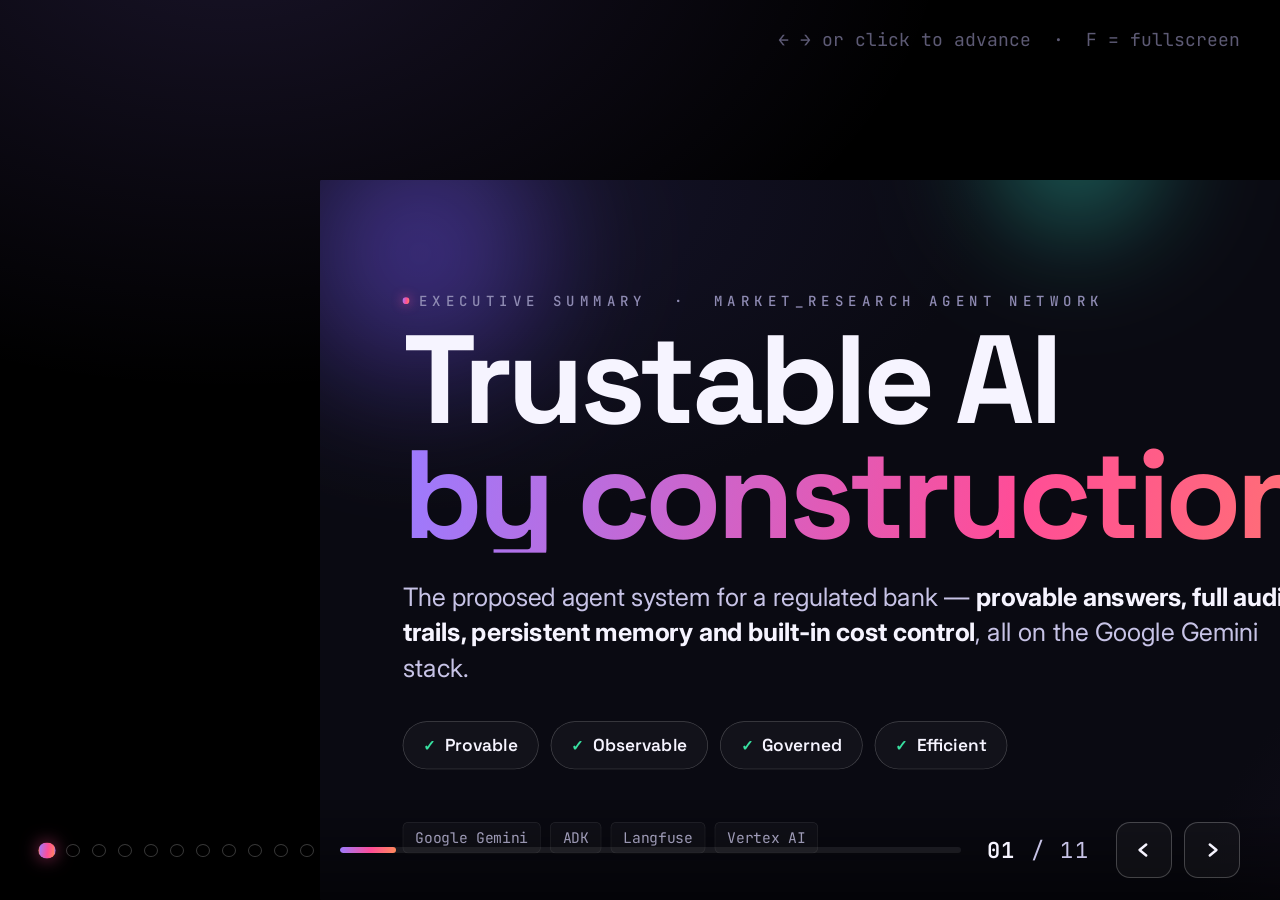
==== commit 9299865b: "Added final reporter slide" ====
--- a/summary/index.html
+++ b/summary/index.html
@@ -44,384 +44,32 @@
   </section>
 
   <!-- ============================================================
-       SLIDE 2 — TRUSTABLE AI, DEFINED (requirement → target)
+       SLIDE 2 — TABLE OF CONTENTS
        ============================================================ -->
   <section class="slide" id="slide-2">
     <div class="head">
-      <div class="eyebrow r" style="--d:60"><span class="dot"></span>02 &nbsp;·&nbsp; THE CORE PROBLEM</div>
-      <h2 class="lead r" style="--d:140">Trustable AI, <span class="grad">defined.</span></h2>
+      <div class="eyebrow r" style="--d:60"><span class="dot"></span>02 &nbsp;·&nbsp; TABLE OF CONTENTS</div>
+      <h2 class="lead r" style="--d:140">What's inside. <span class="grad">Slide by slide.</span></h2>
     </div>
     <div class="body">
       <div class="reqs">
-        <div class="req r" style="--d:240"><div class="sec">§1.1</div><div class="rt">Provability &amp; Trustability</div><div class="rd">Every answer <b>graded by a stronger model</b> and grounded in cited sources.</div></div>
-        <div class="req r" style="--d:300"><div class="sec">§1.2</div><div class="rt">Memory</div><div class="rd"><b>Short-term, semantic and long-term recall</b> across runs and clients.</div></div>
-        <div class="req r" style="--d:360"><div class="sec">§1.2</div><div class="rt">NLP Routing · Agent Garden</div><div class="rd">Natural-language dispatch into a <b>growing garden of expert agents</b>.</div></div>
-        <div class="req r" style="--d:420"><div class="sec">§1.3</div><div class="rt">Integration &amp; Design Flow</div><div class="rd">A <b>deterministic pipeline</b> persisted to a shared source of truth.</div></div>
-        <div class="req r" style="--d:480"><div class="sec">§1.4</div><div class="rt">Cost &amp; Tokens</div><div class="rd">Right-tier models, <b>bounded loops and conditional branches</b>.</div></div>
-        <div class="req r" style="--d:540"><div class="sec">§2.2</div><div class="rt">Evaluation</div><div class="rd"><b>Live critic, offline benchmarks and runtime guardrails</b>.</div></div>
-        <div class="req r" style="--d:600"><div class="sec">§2.3</div><div class="rt">Observability</div><div class="rd">Full-trace governance with <b>replay and a complete audit trail</b>.</div></div>
-      </div>
-    </div>
-  </section>
-
-  <!-- ============================================================
-       SLIDE 3 — ARCHITECTURE OVERVIEW
+        <div class="req r" style="--d:240"><div class="sec">03</div><div class="rt">Guardrails &amp; Provability</div><div class="rd">Every answer <b>graded by a stronger model</b> and grounded in cited sources.</div></div>
+        <div class="req r" style="--d:300"><div class="sec">04</div><div class="rt">Memory Architecture</div><div class="rd"><b>Short-term, semantic and long-term recall</b> across runs and clients.</div></div>
+        <div class="req r" style="--d:360"><div class="sec">05</div><div class="rt">NLP Routing · Agent Garden</div><div class="rd">Natural-language dispatch into a <b>growing garden of expert agents</b>.</div></div>
+        <div class="req r" style="--d:420"><div class="sec">06</div><div class="rt">Architecture Overview</div><div class="rd">One orchestrator, five expert pipelines, <b>one source of truth</b>.</div></div>
+        <div class="req r" style="--d:480"><div class="sec">07</div><div class="rt">Cost &amp; Token Strategy</div><div class="rd">Right-tier models, <b>bounded loops and conditional branches</b>.</div></div>
+        <div class="req r" style="--d:540"><div class="sec">08</div><div class="rt">Evaluation Framework</div><div class="rd"><b>Live critic, offline benchmarks and runtime guardrails</b>.</div></div>
+        <div class="req r" style="--d:600"><div class="sec">09</div><div class="rt">Auditing &amp; Governance</div><div class="rd">Full-trace governance with <b>replay and a complete audit trail</b>.</div></div>
+      </div>
+    </div>
+  </section>
+
+  <!-- ============================================================
+       SLIDE 3 — GUARDRAILS & PROVABILITY
        ============================================================ -->
   <section class="slide" id="slide-3">
     <div class="head">
-      <div class="eyebrow r" style="--d:60"><span class="dot"></span>03 &nbsp;·&nbsp; ARCHITECTURE OVERVIEW</div>
-      <h2 class="lead r" style="--d:140">One orchestrator. Five experts. <span class="grad-cool">One source of truth.</span></h2>
-    </div>
-    <div class="body">
-      <div class="arch">
-        <div class="arch-row r" style="--d:240">
-          <div class="strip">
-            <div class="snode"><div class="st">User prompt</div><div class="ss">natural language</div></div>
-            <span class="ar">→</span>
-            <div class="snode"><div class="st">Classifier</div><div class="ss">user_input_analyzer</div></div>
-          </div>
-        </div>
-        <div class="conn r" style="--d:340"><div class="line"></div></div>
-        <div class="arch-row r" style="--d:400">
-          <div class="bar orch">
-            <div class="bicon"><svg viewBox="0 0 32 32" fill="none" stroke="currentColor" stroke-width="2.4" stroke-linecap="round" stroke-linejoin="round"><circle cx="16" cy="16" r="3.6"/><circle cx="16" cy="5" r="2.4"/><circle cx="16" cy="27" r="2.4"/><circle cx="5" cy="16" r="2.4"/><circle cx="27" cy="16" r="2.4"/><path d="M16 12.4V7.4M16 19.6v5M12.4 16H7.4M19.6 16h5"/></svg></div>
-            <div class="btext"><div class="bname">Intelligence Chancellor</div><div class="bsub">SequentialAgent · runs the five pipelines in declared order</div></div>
-          </div>
-        </div>
-        <div class="conn r" style="--d:480"><div class="line"></div></div>
-        <div class="arch-row r" style="--d:540">
-          <div class="pipes">
-            <div class="pipe" style="--c:var(--violet)"><div class="picon"><svg viewBox="0 0 32 32" fill="none" stroke="currentColor" stroke-width="2.4" stroke-linecap="round" stroke-linejoin="round"><path d="M4 27h24"/><path d="M7 27v-7M14 27V14M21 27v-9M28 27V8"/><path d="M6 14l6-6 5 4 9-9"/></svg></div><div class="pn">Market</div><div class="pf">→ market_context</div><div class="pd">TAM · SAM · SOM</div></div>
-            <div class="pipe" style="--c:var(--sky)"><div class="picon"><svg viewBox="0 0 32 32" fill="none" stroke="currentColor" stroke-width="2.4"><circle cx="16" cy="16" r="11"/><circle cx="16" cy="16" r="6"/><circle cx="16" cy="16" r="1.6" fill="currentColor"/></svg></div><div class="pn">Segmentation</div><div class="pf">→ market_segment</div><div class="pd">personas · ICP</div></div>
-            <div class="pipe" style="--c:var(--teal)"><div class="picon"><svg viewBox="0 0 32 32" fill="none" stroke="currentColor" stroke-width="2.4" stroke-linecap="round" stroke-linejoin="round"><rect x="8" y="6" width="16" height="22" rx="1.5"/><path d="M12 11h2M18 11h2M12 16h2M18 16h2M12 21h2M18 21h2"/><path d="M4 28h24"/></svg></div><div class="pn">Org Intel</div><div class="pf">→ org_research</div><div class="pd">company graph</div></div>
-            <div class="pipe skip" style="--c:var(--pink)"><div class="picon"><svg viewBox="0 0 32 32" fill="none" stroke="currentColor" stroke-width="2.4" stroke-linecap="round" stroke-linejoin="round"><rect x="5" y="11" width="22" height="15" rx="2"/><path d="M12 11V8.5A2.5 2.5 0 0 1 14.5 6h3A2.5 2.5 0 0 1 20 8.5V11"/><path d="M5 17h22"/></svg></div><div class="pn">Sales</div><div class="pf">conditional</div><div class="pd">runs only on target</div></div>
-            <div class="pipe" style="--c:var(--amber)"><div class="picon"><svg viewBox="0 0 32 32" fill="none" stroke="currentColor" stroke-width="2.4" stroke-linecap="round" stroke-linejoin="round"><circle cx="16" cy="12" r="5"/><path d="M7 27c0-5 4-8 9-8s9 3 9 8"/></svg></div><div class="pn">Prospects</div><div class="pf">→ prospect_data</div><div class="pd">contact records</div></div>
-          </div>
-        </div>
-        <div class="conn r" style="--d:640"><div class="line"></div></div>
-        <div class="arch-row r" style="--d:700">
-          <div class="bar store">
-            <div class="bicon"><svg viewBox="0 0 32 32" fill="none" stroke="currentColor" stroke-width="2.4" stroke-linecap="round" stroke-linejoin="round"><ellipse cx="16" cy="8" rx="10" ry="4"/><path d="M6 8v16c0 2.2 4.5 4 10 4s10-1.8 10-4V8"/><path d="M6 16c0 2.2 4.5 4 10 4s10-1.8 10-4"/></svg></div>
-            <div class="btext"><div class="bname">MongoDB</div><div class="bsub">shared store — downstream apps subscribe here</div></div>
-            <div class="fields">
-              <span class="fchip">market_context</span>
-              <span class="fchip">market_segment</span>
-              <span class="fchip">org_research</span>
-              <span class="fchip">prospect_data</span>
-            </div>
-          </div>
-        </div>
-      </div>
-    </div>
-  </section>
-
-  <!-- ============================================================
-       SLIDE 4 — ORCHESTRATION & ROUTING
-       ============================================================ -->
-  <section class="slide" id="slide-4">
-    <div class="head">
-      <div class="eyebrow r" style="--d:60"><span class="dot"></span>04 &nbsp;·&nbsp; ORCHESTRATION &amp; ROUTING</div>
-      <h2 class="lead r" style="--d:140">Every answer is <span class="grad">graded before it ships.</span></h2>
-    </div>
-    <div class="body">
-      <div class="split">
-        <div class="card r" style="--d:260">
-          <div class="ct">Critic–Worker Loop</div>
-          <div class="cbig">A stronger model grades a cheaper one, and sends it back until it passes.</div>
-          <div class="loop">
-            <div class="lbox" style="--c:var(--teal)">
-              <div class="lk">WORKER</div>
-              <div class="ln">enhanced_search</div>
-              <div class="lm">flash-lite · grounded</div>
-            </div>
-            <div class="loop-mid">
-              <div class="loop-arrow">⇄</div>
-              <div class="loop-badge">↻ ≤ 5×</div>
-            </div>
-            <div class="lbox" style="--c:var(--violet)">
-              <div class="lk">CRITIC</div>
-              <div class="ln">evaluator</div>
-              <div class="lm">flash · typed verdict</div>
-            </div>
-          </div>
-          <div class="exit-tag">PASS → report_composer → exit</div>
-        </div>
-        <div class="card r" style="--d:420">
-          <div class="ct">NLP Dispatch · Agent Garden</div>
-          <div class="cbig">The prompt picks the route — a typed verdict drives a Python gate.</div>
-          <div class="route">
-            <div class="route-row">
-              <span class="rtag">"Sell to Microsoft"</span><span class="arr">→</span>
-              <span class="rtag">classifier</span><span class="arr">→</span>
-              <span class="rtag ok">run sales</span>
-            </div>
-            <div class="route-row">
-              <span class="rtag">"Research the market"</span><span class="arr">→</span>
-              <span class="rtag">classifier</span><span class="arr">→</span>
-              <span class="rtag skip">skip · 0 tokens</span>
-            </div>
-          </div>
-          <p>New capabilities drop into the same <span class="codey">agent garden</span> routing contract.</p>
-        </div>
-      </div>
-    </div>
-  </section>
-
-  <!-- ============================================================
-       SLIDE 5 — MEMORY ARCHITECTURE
-       ============================================================ -->
-  <section class="slide" id="slide-5">
-    <div class="head">
-      <div class="eyebrow r" style="--d:60"><span class="dot"></span>05 &nbsp;·&nbsp; MEMORY ARCHITECTURE</div>
-      <h2 class="lead r" style="--d:140">One memory surface. <span class="grad-cool">Three horizons.</span></h2>
-    </div>
-    <div class="body">
-      <div class="mem">
-        <div class="mem-surface r" style="--d:240">
-          <div class="ms-k">ONE API</div>
-          <div class="ms-code">callback<br/>_context<span class="hi">.state</span></div>
-          <div class="ms-note">Same surface — three swappable backends.</div>
-        </div>
-        <div class="mem-tiers">
-          <div class="tier r" style="--c:var(--teal); --d:360">
-            <div class="tnum">1</div>
-            <div class="tbody">
-              <div class="tk">SHORT-TERM</div>
-              <div class="th">In-memory state</div>
-              <div class="td2">Shared by every step within a single run.</div>
-            </div>
-            <div class="meta"><div class="ml">lifetime · one run</div><div class="bar2"><span style="width:30%"></span></div></div>
-          </div>
-          <div class="tier r" style="--c:var(--violet); --d:460">
-            <div class="tnum">2</div>
-            <div class="tbody">
-              <div class="tk">SEMANTIC</div>
-              <div class="th">Vertex AI Vector Search</div>
-              <div class="td2">Recalls similar past projects by meaning.</div>
-            </div>
-            <div class="meta"><div class="ml">lifetime · across projects</div><div class="bar2"><span style="width:65%"></span></div></div>
-          </div>
-          <div class="tier r" style="--c:var(--amber); --d:560">
-            <div class="tnum">3</div>
-            <div class="tbody">
-              <div class="tk">LONG-TERM</div>
-              <div class="th">Vertex AI Memory Bank</div>
-              <div class="td2">Per-client memory retained across sessions.</div>
-            </div>
-            <div class="meta"><div class="ml">lifetime · per client</div><div class="bar2"><span style="width:100%"></span></div></div>
-          </div>
-        </div>
-      </div>
-    </div>
-  </section>
-
-  <!-- ============================================================
-       SLIDE 6 — OBSERVABILITY & GOVERNANCE
-       ============================================================ -->
-  <section class="slide" id="slide-6">
-    <div class="head">
-      <div class="eyebrow r" style="--d:60"><span class="dot"></span>06 &nbsp;·&nbsp; OBSERVABILITY &amp; GOVERNANCE</div>
-      <h2 class="lead r" style="--d:140">Full-trace governance, <span class="grad">by default.</span></h2>
-    </div>
-    <div class="body">
-      <div class="obs">
-        <div class="obs-flow r" style="--d:260">
-          <div class="ofk">HOW IT WIRES IN</div>
-          <svg class="obs-svg" viewBox="0 0 460 600" preserveAspectRatio="xMidYMid meet">
-            <defs>
-              <marker id="of-a" viewBox="0 0 10 10" refX="8" refY="5" markerWidth="7" markerHeight="7" orient="auto"><path d="M0,0 L10,5 L0,10 z" fill="#56c9ff"/></marker>
-            </defs>
-
-            <!-- Node 1: ADK agents -->
-            <rect class="of-box" x="60" y="20" width="340" height="104" rx="16"/>
-            <text class="of-title" x="230" y="62" text-anchor="middle" font-size="26">ADK agents</text>
-            <text class="of-sub" x="230" y="94" text-anchor="middle" font-size="17">after_agent_callback · emits spans</text>
-
-            <!-- edge 1 -->
-            <path id="of-p1" class="of-edge" d="M230 124 L230 196" marker-end="url(#of-a)"/>
-
-            <!-- Node 2: OpenTelemetry -->
-            <rect class="of-box otel" x="60" y="200" width="340" height="104" rx="16"/>
-            <text class="of-title" x="230" y="242" text-anchor="middle" font-size="26">OpenTelemetry</text>
-            <text class="of-sub" x="230" y="274" text-anchor="middle" font-size="17">built-in to ADK · OTLP export</text>
-
-            <!-- edge 2 -->
-            <path id="of-p2" class="of-edge" d="M230 304 L230 376" marker-end="url(#of-a)"/>
-
-            <!-- Node 3: Langfuse + waterfall -->
-            <rect class="of-box lf" x="60" y="380" width="340" height="196" rx="16"/>
-            <rect x="84" y="402" width="34" height="34" rx="9" fill="rgba(155,123,255,0.18)"/>
-            <text x="101" y="427" text-anchor="middle" font-size="22" fill="#9b7bff" font-family="JetBrains Mono, monospace" font-weight="700">L</text>
-            <text class="of-title" x="130" y="425" text-anchor="start" font-size="26">Langfuse</text>
-            <!-- trace waterfall -->
-            <rect x="84"  y="456" width="280" height="14" rx="5" fill="rgba(46,230,200,0.55)"/>
-            <rect x="104" y="478" width="232" height="14" rx="5" fill="rgba(86,201,255,0.5)"/>
-            <rect x="124" y="500" width="188" height="14" rx="5" fill="rgba(155,123,255,0.55)"/>
-            <rect x="92"  y="522" width="256" height="14" rx="5" fill="rgba(255,77,151,0.45)"/>
-            <text class="of-sub" x="84" y="560" text-anchor="start" font-size="16">trace · replay · cost · score</text>
-
-            <!-- flowing dots -->
-            <circle class="of-dot" r="5"><animateMotion dur="1.6s" repeatCount="indefinite"><mpath href="#of-p1"/></animateMotion></circle>
-            <circle class="of-dot v" r="5"><animateMotion dur="1.6s" repeatCount="indefinite" begin="0.4s"><mpath href="#of-p2"/></animateMotion></circle>
-          </svg>
-        </div>
-        <div class="feat-grid">
-          <div class="feat r" style="--d:420">
-            <div class="fi"><svg width="32" height="32" viewBox="0 0 34 34"><path d="M5 17 a12 12 0 1 1 4 9" fill="none" stroke="#56c9ff" stroke-width="3.5" stroke-linecap="round"/><path d="M9 30 L7 22 L15 24" fill="#56c9ff"/></svg></div>
-            <div class="fh">Replay any run</div>
-            <div class="fp">Step through every agent and critic call, prompt by prompt.</div>
-          </div>
-          <div class="feat r" style="--d:500">
-            <div class="fi"><svg width="32" height="32" viewBox="0 0 34 34"><path d="M6 24 L13 14 L19 19 L28 7" fill="none" stroke="#38e0a0" stroke-width="3.5" stroke-linecap="round" stroke-linejoin="round"/></svg></div>
-            <div class="fh">Audit trail</div>
-            <div class="fp">A complete, queryable record of every decision the system makes.</div>
-          </div>
-          <div class="feat r" style="--d:580">
-            <div class="fi"><svg width="32" height="32" viewBox="0 0 34 34"><circle cx="17" cy="17" r="11" fill="none" stroke="#9b7bff" stroke-width="3.5"/><path d="M17 11 V17 L21 21" fill="none" stroke="#9b7bff" stroke-width="3.5" stroke-linecap="round"/></svg></div>
-            <div class="fh">Latency &amp; cost</div>
-            <div class="fp">p95 per agent and token spend per project, on built-in dashboards.</div>
-          </div>
-          <div class="feat r" style="--d:660">
-            <div class="fi"><svg width="32" height="32" viewBox="0 0 34 34"><path d="M17 4 L29 9 V18 C29 25 24 29 17 31 C10 29 5 25 5 18 V9 Z" fill="none" stroke="#ff4d97" stroke-width="3.5" stroke-linejoin="round"/></svg></div>
-            <div class="fh">Regression alerts</div>
-            <div class="fp">Surface rising critic fail-rates or latency before they reach production.</div>
-          </div>
-        </div>
-      </div>
-    </div>
-  </section>
-
-  <!-- ============================================================
-       SLIDE 7 — EVALUATION FRAMEWORK
-       ============================================================ -->
-  <section class="slide" id="slide-7">
-    <div class="head">
-      <div class="eyebrow r" style="--d:60"><span class="dot"></span>07 &nbsp;·&nbsp; EVALUATION FRAMEWORK</div>
-      <h2 class="lead r" style="--d:140">Graded live. Benchmarked offline. <span class="grad">Guarded at runtime.</span></h2>
-    </div>
-    <div class="body">
-      <div class="rings">
-
-        <!-- Ring 1 — in-loop critic -->
-        <div class="ring r" style="--c:var(--emerald); --d:280">
-          <div class="rhead">
-            <div class="rn">1</div>
-            <div><div class="rk">IN THE LOOP</div><div class="rh">Critic grades every answer</div></div>
-          </div>
-          <div class="rp">A stronger Gemini re-checks each draft until it passes — inside the run.</div>
-          <div class="diag">
-            <svg viewBox="0 0 440 460" preserveAspectRatio="xMidYMid meet">
-              <defs>
-                <marker id="e1g" viewBox="0 0 10 10" refX="8" refY="5" markerWidth="6" markerHeight="6" orient="auto"><path d="M0,0 L10,5 L0,10 z" fill="#38e0a0"/></marker>
-                <marker id="e1p" viewBox="0 0 10 10" refX="8" refY="5" markerWidth="6" markerHeight="6" orient="auto"><path d="M0,0 L10,5 L0,10 z" fill="#9b7bff"/></marker>
-              </defs>
-              <!-- draft -->
-              <rect x="130" y="40" width="180" height="100" rx="16" fill="rgba(56,224,160,0.07)" stroke="#38e0a0" stroke-width="2.5"/>
-              <text class="dg-lbl" x="220" y="86" text-anchor="middle" font-size="30">draft</text>
-              <text class="dg-sub" x="220" y="118" text-anchor="middle" font-size="19">worker · flash-lite</text>
-              <!-- critic -->
-              <rect x="130" y="280" width="180" height="100" rx="16" fill="rgba(155,123,255,0.07)" stroke="#9b7bff" stroke-width="2.5"/>
-              <text class="dg-lbl" x="220" y="326" text-anchor="middle" font-size="30">critic</text>
-              <text class="dg-sub" x="220" y="358" text-anchor="middle" font-size="19">grades it · flash</text>
-              <!-- forward -->
-              <path id="e1fwd" d="M220 140 L220 280" stroke="#38e0a0" stroke-width="3" fill="none" marker-end="url(#e1g)"/>
-              <circle r="8" fill="#38e0a0"><animateMotion dur="1.5s" repeatCount="indefinite"><mpath href="#e1fwd"/></animateMotion></circle>
-              <!-- fail loop back (left) -->
-              <path d="M130 330 C 44 330, 44 90, 130 90" stroke="#9b7bff" stroke-width="2.5" fill="none" stroke-dasharray="8 8" marker-end="url(#e1p)">
-                <animate attributeName="stroke-dashoffset" values="32;0" dur="1.2s" repeatCount="indefinite"/>
-              </path>
-              <text class="dg-sub" x="40" y="205" text-anchor="middle" font-size="20" fill="#9b7bff" transform="rotate(-90 40 205)">fail · retry ≤ 5×</text>
-              <!-- pass exit (right) -->
-              <path d="M310 330 L356 330" stroke="#38e0a0" stroke-width="3" fill="none" marker-end="url(#e1g)"/>
-              <circle cx="398" cy="330" r="26" fill="rgba(56,224,160,0.16)" stroke="#38e0a0" stroke-width="2.5">
-                <animate attributeName="r" values="22;28;22" dur="1.5s" repeatCount="indefinite"/>
-              </circle>
-              <path d="M387 330 l8 9 l15 -19" stroke="#38e0a0" stroke-width="4" fill="none" stroke-linecap="round" stroke-linejoin="round"/>
-              <text class="dg-sub" x="398" y="290" text-anchor="middle" font-size="19" fill="#38e0a0">PASS</text>
-              <text class="dg-sub" x="398" y="382" text-anchor="middle" font-size="19" fill="#38e0a0">exit</text>
-            </svg>
-          </div>
-        </div>
-
-        <!-- Ring 2 — offline benchmark -->
-        <div class="ring proposed r" style="--c:var(--violet); --d:400">
-          <div class="rhead">
-            <div class="rn">2</div>
-            <div><div class="rk">OFFLINE</div><div class="rh">Benchmark on a golden set</div></div>
-          </div>
-          <div class="rp">Ragas + DP Val score a sampled dataset across environments to catch drift.</div>
-          <div class="diag">
-            <svg viewBox="0 0 440 460" preserveAspectRatio="xMidYMid meet">
-              <defs><marker id="e2a" viewBox="0 0 10 10" refX="8" refY="5" markerWidth="6" markerHeight="6" orient="auto"><path d="M0,0 L10,5 L0,10 z" fill="#9b7bff"/></marker></defs>
-              <!-- golden set -->
-              <rect x="26" y="78" width="110" height="68" rx="12" fill="rgba(255,194,75,0.10)" stroke="#ffc24b" stroke-width="2.5"/>
-              <rect x="40" y="62" width="110" height="68" rx="12" fill="rgba(255,194,75,0.13)" stroke="#ffc24b" stroke-width="2.5"/>
-              <rect x="54" y="46" width="110" height="68" rx="12" fill="rgba(255,194,75,0.16)" stroke="#ffc24b" stroke-width="2.5"/>
-              <text class="dg-sub" x="109" y="76" text-anchor="middle" font-size="20" fill="#ffc24b">golden</text>
-              <text class="dg-sub" x="109" y="100" text-anchor="middle" font-size="20" fill="#ffc24b">set</text>
-              <!-- eval -->
-              <path id="e2fwd" d="M170 80 L256 80" stroke="#9b7bff" stroke-width="3" fill="none" marker-end="url(#e2a)"/>
-              <circle r="7" fill="#ffc24b"><animateMotion dur="1.2s" repeatCount="indefinite"><mpath href="#e2fwd"/></animateMotion></circle>
-              <rect x="260" y="44" width="150" height="74" rx="16" fill="rgba(155,123,255,0.08)" stroke="#9b7bff" stroke-width="2.5"/>
-              <text class="dg-lbl" x="335" y="78" text-anchor="middle" font-size="26">Ragas</text>
-              <text class="dg-sub" x="335" y="104" text-anchor="middle" font-size="19">+ DP Val</text>
-              <!-- score bars -->
-              <line x1="34" y1="400" x2="412" y2="400" stroke="#26263a" stroke-width="2.5"/>
-              <g>
-                <rect x="44"  y="400" width="62" height="0" rx="7" fill="#56c9ff"><animate attributeName="height" values="0;150;150;0" keyTimes="0;0.4;0.85;1" dur="3.2s" repeatCount="indefinite"/><animate attributeName="y" values="400;250;250;400" keyTimes="0;0.4;0.85;1" dur="3.2s" repeatCount="indefinite"/></rect>
-                <rect x="120" y="400" width="62" height="0" rx="7" fill="#38e0a0"><animate attributeName="height" values="0;218;218;0" keyTimes="0;0.5;0.85;1" dur="3.2s" begin="0.15s" repeatCount="indefinite"/><animate attributeName="y" values="400;182;182;400" keyTimes="0;0.5;0.85;1" dur="3.2s" begin="0.15s" repeatCount="indefinite"/></rect>
-                <rect x="196" y="400" width="62" height="0" rx="7" fill="#9b7bff"><animate attributeName="height" values="0;176;176;0" keyTimes="0;0.45;0.85;1" dur="3.2s" begin="0.3s" repeatCount="indefinite"/><animate attributeName="y" values="400;224;224;400" keyTimes="0;0.45;0.85;1" dur="3.2s" begin="0.3s" repeatCount="indefinite"/></rect>
-                <rect x="272" y="400" width="62" height="0" rx="7" fill="#ff4d97"><animate attributeName="height" values="0;120;120;0" keyTimes="0;0.5;0.85;1" dur="3.2s" begin="0.45s" repeatCount="indefinite"/><animate attributeName="y" values="400;280;280;400" keyTimes="0;0.5;0.85;1" dur="3.2s" begin="0.45s" repeatCount="indefinite"/></rect>
-                <rect x="348" y="400" width="62" height="0" rx="7" fill="#ffc24b"><animate attributeName="height" values="0;198;198;0" keyTimes="0;0.55;0.85;1" dur="3.2s" begin="0.6s" repeatCount="indefinite"/><animate attributeName="y" values="400;202;202;400" keyTimes="0;0.55;0.85;1" dur="3.2s" begin="0.6s" repeatCount="indefinite"/></rect>
-              </g>
-              <text class="dg-sub" x="223" y="438" text-anchor="middle" font-size="19">metrics scored per sample</text>
-            </svg>
-          </div>
-        </div>
-
-        <!-- Ring 3 — runtime guardrail -->
-        <div class="ring proposed r" style="--c:var(--pink); --d:520">
-          <div class="rhead">
-            <div class="rn">3</div>
-            <div><div class="rk">AT RUNTIME</div><div class="rh">Guardrail on every call</div></div>
-          </div>
-          <div class="rp">Model Armor filters PII &amp; jailbreaks on live traffic — clean requests pass.</div>
-          <div class="diag">
-            <svg viewBox="0 0 440 460" preserveAspectRatio="xMidYMid meet">
-              <!-- shield -->
-              <path d="M220 110 L300 142 V250 C300 314 264 352 220 372 C176 352 140 314 140 250 V142 Z" fill="rgba(255,77,151,0.08)" stroke="#ff4d97" stroke-width="3"/>
-              <text class="dg-lbl" x="220" y="244" text-anchor="middle" font-size="24" fill="#ff4d97">Model</text>
-              <text class="dg-lbl" x="220" y="274" text-anchor="middle" font-size="24" fill="#ff4d97">Armor</text>
-              <!-- pass lane -->
-              <text class="dg-sub" x="30" y="150" text-anchor="start" font-size="20">request</text>
-              <text class="dg-sub" x="410" y="150" text-anchor="end" font-size="20" fill="#38e0a0">allowed ✓</text>
-              <line x1="30" y1="172" x2="410" y2="172" stroke="#1c1c2c" stroke-width="2.5" stroke-dasharray="3 7"/>
-              <circle r="9" fill="#38e0a0"><animateMotion dur="2.4s" repeatCount="indefinite" path="M30 172 L410 172"/></circle>
-              <!-- block lane -->
-              <text class="dg-sub" x="30" y="318" text-anchor="start" font-size="20" fill="#ff4d97">PII · jailbreak</text>
-              <line x1="30" y1="340" x2="178" y2="340" stroke="#1c1c2c" stroke-width="2.5" stroke-dasharray="3 7"/>
-              <circle r="9" fill="#ff4d97">
-                <animateMotion dur="2.2s" repeatCount="indefinite" keyTimes="0;0.5;1" keyPoints="0;1;1" calcMode="linear" path="M30 340 L174 340"/>
-                <animate attributeName="opacity" values="1;1;0;0" keyTimes="0;0.46;0.5;1" dur="2.2s" repeatCount="indefinite"/>
-              </circle>
-              <g>
-                <animate attributeName="opacity" values="0;0;1;0;0" keyTimes="0;0.45;0.52;0.62;1" dur="2.2s" repeatCount="indefinite"/>
-                <path d="M196 322 l22 22 M218 322 l-22 22" stroke="#ff4d97" stroke-width="4" stroke-linecap="round"/>
-              </g>
-            </svg>
-          </div>
-        </div>
-
-      </div>
-    </div>
-  </section>
-
-  <!-- ============================================================
-       SLIDE 8 — GUARDRAILS & PROVABILITY
-       ============================================================ -->
-  <section class="slide" id="slide-8">
-    <div class="head">
-      <div class="eyebrow r" style="--d:60"><span class="dot"></span>08 &nbsp;·&nbsp; GUARDRAILS &amp; PROVABILITY</div>
+      <div class="eyebrow r" style="--d:60"><span class="dot"></span>03 &nbsp;·&nbsp; GUARDRAILS &amp; PROVABILITY</div>
       <h2 class="lead r" style="--d:140">Trust isn't a vibe. <span class="grad">It's enforced.</span></h2>
     </div>
     <div class="body">
@@ -567,11 +215,296 @@
   </section>
 
   <!-- ============================================================
-       SLIDE 9 — COST & TOKEN STRATEGY
-       ============================================================ -->
-  <section class="slide" id="slide-9">
-    <div class="head">
-      <div class="eyebrow r" style="--d:60"><span class="dot"></span>09 &nbsp;·&nbsp; COST &amp; TOKEN STRATEGY</div>
+       SLIDE 4 — MEMORY ARCHITECTURE
+       ============================================================ -->
+  <section class="slide" id="slide-4">
+    <div class="head">
+      <div class="eyebrow r" style="--d:60"><span class="dot"></span>04 &nbsp;·&nbsp; MEMORY ARCHITECTURE</div>
+      <h2 class="lead r" style="--d:140">One memory surface. <span class="grad-cool">Three horizons.</span></h2>
+    </div>
+    <div class="body">
+      <div class="mem">
+        <div class="mem-surface r" style="--d:240">
+          <div class="ms-k">ONE API</div>
+          <div class="ms-code">callback<br/>_context<span class="hi">.state</span></div>
+          <div class="ms-note">Same surface — three swappable backends.</div>
+        </div>
+        <div class="mem-tiers">
+          <div class="tier r" style="--c:var(--teal); --d:360">
+            <div class="tnum">1</div>
+            <div class="tbody">
+              <div class="tk">SHORT-TERM</div>
+              <div class="th">In-memory state</div>
+              <div class="td2">Shared by every step within a single run.</div>
+            </div>
+            <div class="meta"><div class="ml">lifetime · one run</div><div class="bar2"><span style="width:30%"></span></div></div>
+          </div>
+          <div class="tier r" style="--c:var(--violet); --d:460">
+            <div class="tnum">2</div>
+            <div class="tbody">
+              <div class="tk">SEMANTIC</div>
+              <div class="th">Vertex AI Vector Search</div>
+              <div class="td2">Recalls similar past projects by meaning.</div>
+            </div>
+            <div class="meta"><div class="ml">lifetime · across projects</div><div class="bar2"><span style="width:65%"></span></div></div>
+          </div>
+          <div class="tier r" style="--c:var(--amber); --d:560">
+            <div class="tnum">3</div>
+            <div class="tbody">
+              <div class="tk">LONG-TERM</div>
+              <div class="th">Vertex AI Memory Bank</div>
+              <div class="td2">Per-client memory retained across sessions.</div>
+            </div>
+            <div class="meta"><div class="ml">lifetime · per client</div><div class="bar2"><span style="width:100%"></span></div></div>
+          </div>
+        </div>
+      </div>
+    </div>
+  </section>
+
+  <!-- ============================================================
+       SLIDE 5 — NLP ROUTING · AGENT GARDEN
+       ============================================================ -->
+  <section class="slide" id="slide-5">
+    <div class="head">
+      <div class="eyebrow r" style="--d:60"><span class="dot"></span>05 &nbsp;·&nbsp; NLP ROUTING · AGENT GARDEN</div>
+      <h2 class="lead r" style="--d:140">Every answer is <span class="grad">graded before it ships.</span></h2>
+    </div>
+    <div class="body">
+      <div class="split">
+        <div class="card r" style="--d:260">
+          <div class="ct">Critic–Worker Loop</div>
+          <div class="cbig">A stronger model grades a cheaper one, and sends it back until it passes.</div>
+          <div class="loop">
+            <div class="lbox" style="--c:var(--teal)">
+              <div class="lk">WORKER</div>
+              <div class="ln">enhanced_search</div>
+              <div class="lm">flash-lite · grounded</div>
+            </div>
+            <div class="loop-mid">
+              <div class="loop-arrow">⇄</div>
+              <div class="loop-badge">↻ ≤ 5×</div>
+            </div>
+            <div class="lbox" style="--c:var(--violet)">
+              <div class="lk">CRITIC</div>
+              <div class="ln">evaluator</div>
+              <div class="lm">flash · typed verdict</div>
+            </div>
+          </div>
+          <div class="exit-tag">PASS → report_composer → exit</div>
+        </div>
+        <div class="card r" style="--d:420">
+          <div class="ct">NLP Dispatch · Agent Garden</div>
+          <div class="cbig">The prompt picks the route — a typed verdict drives a Python gate.</div>
+          <div class="route">
+            <div class="route-row">
+              <span class="rtag">"Sell to Microsoft"</span><span class="arr">→</span>
+              <span class="rtag">classifier</span><span class="arr">→</span>
+              <span class="rtag ok">run sales</span>
+            </div>
+            <div class="route-row">
+              <span class="rtag">"Research the market"</span><span class="arr">→</span>
+              <span class="rtag">classifier</span><span class="arr">→</span>
+              <span class="rtag skip">skip · 0 tokens</span>
+            </div>
+          </div>
+          <p>New capabilities drop into the same <span class="codey">agent garden</span> routing contract.</p>
+        </div>
+      </div>
+    </div>
+  </section>
+
+  <!-- ============================================================
+       SLIDE 6 — ARCHITECTURE OVERVIEW
+       ============================================================ -->
+  <section class="slide" id="slide-6">
+    <div class="head">
+      <div class="eyebrow r" style="--d:60"><span class="dot"></span>06 &nbsp;·&nbsp; ARCHITECTURE OVERVIEW</div>
+      <h2 class="lead r" style="--d:140">One orchestrator. Five experts. <span class="grad-cool">One source of truth.</span></h2>
+    </div>
+    <div class="body">
+      <div class="arch">
+        <div class="arch-row r" style="--d:240">
+          <div class="strip">
+            <div class="snode"><div class="st">User prompt</div><div class="ss">natural language</div></div>
+            <span class="ar">→</span>
+            <div class="snode"><div class="st">Classifier</div><div class="ss">user_input_analyzer</div></div>
+          </div>
+        </div>
+        <div class="conn r" style="--d:340"><div class="line"></div></div>
+        <div class="arch-row r" style="--d:400">
+          <div class="bar orch">
+            <div class="bicon"><svg viewBox="0 0 32 32" fill="none" stroke="currentColor" stroke-width="2.4" stroke-linecap="round" stroke-linejoin="round"><circle cx="16" cy="16" r="3.6"/><circle cx="16" cy="5" r="2.4"/><circle cx="16" cy="27" r="2.4"/><circle cx="5" cy="16" r="2.4"/><circle cx="27" cy="16" r="2.4"/><path d="M16 12.4V7.4M16 19.6v5M12.4 16H7.4M19.6 16h5"/></svg></div>
+            <div class="btext"><div class="bname">Intelligence Chancellor</div><div class="bsub">SequentialAgent · runs the five pipelines in declared order</div></div>
+          </div>
+        </div>
+        <div class="conn r" style="--d:480"><div class="line"></div></div>
+        <div class="arch-row r" style="--d:540">
+          <div class="pipes">
+            <div class="pipe" style="--c:var(--violet)"><div class="picon"><svg viewBox="0 0 32 32" fill="none" stroke="currentColor" stroke-width="2.4" stroke-linecap="round" stroke-linejoin="round"><path d="M4 27h24"/><path d="M7 27v-7M14 27V14M21 27v-9M28 27V8"/><path d="M6 14l6-6 5 4 9-9"/></svg></div><div class="pn">Market</div><div class="pf">→ market_context</div><div class="pd">TAM · SAM · SOM</div></div>
+            <div class="pipe" style="--c:var(--sky)"><div class="picon"><svg viewBox="0 0 32 32" fill="none" stroke="currentColor" stroke-width="2.4"><circle cx="16" cy="16" r="11"/><circle cx="16" cy="16" r="6"/><circle cx="16" cy="16" r="1.6" fill="currentColor"/></svg></div><div class="pn">Segmentation</div><div class="pf">→ market_segment</div><div class="pd">personas · ICP</div></div>
+            <div class="pipe" style="--c:var(--teal)"><div class="picon"><svg viewBox="0 0 32 32" fill="none" stroke="currentColor" stroke-width="2.4" stroke-linecap="round" stroke-linejoin="round"><rect x="8" y="6" width="16" height="22" rx="1.5"/><path d="M12 11h2M18 11h2M12 16h2M18 16h2M12 21h2M18 21h2"/><path d="M4 28h24"/></svg></div><div class="pn">Org Intel</div><div class="pf">→ org_research</div><div class="pd">company graph</div></div>
+            <div class="pipe skip" style="--c:var(--pink)"><div class="picon"><svg viewBox="0 0 32 32" fill="none" stroke="currentColor" stroke-width="2.4" stroke-linecap="round" stroke-linejoin="round"><rect x="5" y="11" width="22" height="15" rx="2"/><path d="M12 11V8.5A2.5 2.5 0 0 1 14.5 6h3A2.5 2.5 0 0 1 20 8.5V11"/><path d="M5 17h22"/></svg></div><div class="pn">Sales</div><div class="pf">conditional</div><div class="pd">runs only on target</div></div>
+            <div class="pipe" style="--c:var(--amber)"><div class="picon"><svg viewBox="0 0 32 32" fill="none" stroke="currentColor" stroke-width="2.4" stroke-linecap="round" stroke-linejoin="round"><circle cx="16" cy="12" r="5"/><path d="M7 27c0-5 4-8 9-8s9 3 9 8"/></svg></div><div class="pn">Prospects</div><div class="pf">→ prospect_data</div><div class="pd">contact records</div></div>
+          </div>
+        </div>
+        <div class="conn r" style="--d:640"><div class="line"></div></div>
+        <div class="arch-row r" style="--d:700">
+          <div class="bar store">
+            <div class="bicon"><svg viewBox="0 0 32 32" fill="none" stroke="currentColor" stroke-width="2.4" stroke-linecap="round" stroke-linejoin="round"><ellipse cx="16" cy="8" rx="10" ry="4"/><path d="M6 8v16c0 2.2 4.5 4 10 4s10-1.8 10-4V8"/><path d="M6 16c0 2.2 4.5 4 10 4s10-1.8 10-4"/></svg></div>
+            <div class="btext"><div class="bname">MongoDB</div><div class="bsub">shared store — downstream apps subscribe here</div></div>
+            <div class="fields">
+              <span class="fchip">market_context</span>
+              <span class="fchip">market_segment</span>
+              <span class="fchip">org_research</span>
+              <span class="fchip">prospect_data</span>
+            </div>
+          </div>
+        </div>
+      </div>
+    </div>
+  </section>
+
+  <!-- ============================================================
+       SLIDE 7 — FINAL ANALYSIS AGENT
+       ============================================================ -->
+  <section class="slide" id="slide-7">
+    <div class="head">
+      <div class="eyebrow r" style="--d:60"><span class="dot"></span>07 &nbsp;·&nbsp; FINAL ANALYSIS AGENT</div>
+      <h2 class="lead r" style="--d:140">Five reports in. <span class="grad">One verified score out.</span></h2>
+    </div>
+    <div class="body">
+      <div class="fa-diag r" style="--d:260">
+        <svg viewBox="0 0 1560 480" preserveAspectRatio="xMidYMid meet">
+          <defs>
+            <marker id="faa"   viewBox="0 0 10 10" refX="8" refY="5" markerWidth="6" markerHeight="6" orient="auto"><path d="M0,0 L10,5 L0,10 z" fill="#6b7a94"/></marker>
+            <marker id="faa-g" viewBox="0 0 10 10" refX="8" refY="5" markerWidth="6" markerHeight="6" orient="auto"><path d="M0,0 L10,5 L0,10 z" fill="#38e0a0"/></marker>
+            <marker id="faa-v" viewBox="0 0 10 10" refX="8" refY="5" markerWidth="6" markerHeight="6" orient="auto"><path d="M0,0 L10,5 L0,10 z" fill="#9b7bff"/></marker>
+            <linearGradient id="fa-gauge-g" x1="0" y1="0" x2="1" y2="1">
+              <stop offset="0%" stop-color="#9b7bff"/>
+              <stop offset="60%" stop-color="#ff4d97"/>
+              <stop offset="100%" stop-color="#ff8a5b"/>
+            </linearGradient>
+          </defs>
+
+          <!-- ── MongoDB INPUT ── -->
+          <rect x="14" y="90" width="176" height="300" rx="14" fill="rgba(46,230,200,0.04)" stroke="#2ee6c8" stroke-width="2"/>
+          <rect x="14" y="90" width="176" height="50" rx="14" fill="rgba(46,230,200,0.12)"/>
+          <rect x="14" y="128" width="176" height="12" fill="rgba(46,230,200,0.12)"/>
+          <text x="102" y="114" text-anchor="middle" font-size="13" fill="#2ee6c8" font-family="JetBrains Mono" letter-spacing="0.08em">MONGODB · INPUT</text>
+          <text x="102" y="133" text-anchor="middle" font-size="11" fill="#2ee6c8" font-family="JetBrains Mono">chancellor reports</text>
+          <text x="28" y="170" font-size="15" fill="#38e0a0" font-family="JetBrains Mono">· market_context</text>
+          <text x="28" y="204" font-size="15" fill="#38e0a0" font-family="JetBrains Mono">· market_segment</text>
+          <text x="28" y="238" font-size="15" fill="#38e0a0" font-family="JetBrains Mono">· org_research</text>
+          <text x="28" y="272" font-size="15" fill="#38e0a0" font-family="JetBrains Mono">· target_org</text>
+          <text x="28" y="306" font-size="15" fill="#38e0a0" font-family="JetBrains Mono">· prospects</text>
+
+          <!-- ── arrow 1 ── -->
+          <path id="fa-p1" d="M190 240 L214 240" stroke="#6b7a94" stroke-width="2.5" fill="none" marker-end="url(#faa)"/>
+          <circle r="5" fill="#2ee6c8"><animateMotion dur="3s" begin="0s" repeatCount="indefinite"><mpath href="#fa-p1"/></animateMotion></circle>
+
+          <!-- ── Step 1: report_loader ── -->
+          <rect x="218" y="155" width="178" height="170" rx="14" fill="rgba(255,255,255,0.025)" stroke="rgba(255,255,255,0.17)" stroke-width="1.5"/>
+          <text x="307" y="185" text-anchor="middle" font-size="12" fill="#8f8bb3" font-family="JetBrains Mono" letter-spacing="0.1em">STEP 1</text>
+          <text x="307" y="218" text-anchor="middle" font-size="22" font-weight="700" fill="#f6f4ff" font-family="Space Grotesk">report_loader</text>
+          <text x="307" y="248" text-anchor="middle" font-size="15" fill="#8f8bb3" font-family="JetBrains Mono">reads 5 reports</text>
+          <text x="307" y="270" text-anchor="middle" font-size="15" fill="#8f8bb3" font-family="JetBrains Mono">→ state</text>
+
+          <!-- ── arrow 2 ── -->
+          <path id="fa-p2" d="M396 240 L420 240" stroke="#6b7a94" stroke-width="2.5" fill="none" marker-end="url(#faa)"/>
+          <circle r="5" fill="#56c9ff"><animateMotion dur="3s" begin="0.3s" repeatCount="indefinite"><mpath href="#fa-p2"/></animateMotion></circle>
+
+          <!-- ── Step 2: analysis_planner ── -->
+          <rect x="424" y="155" width="178" height="170" rx="14" fill="rgba(255,255,255,0.025)" stroke="rgba(255,255,255,0.17)" stroke-width="1.5"/>
+          <text x="513" y="185" text-anchor="middle" font-size="12" fill="#8f8bb3" font-family="JetBrains Mono" letter-spacing="0.1em">STEP 2</text>
+          <text x="513" y="218" text-anchor="middle" font-size="22" font-weight="700" fill="#f6f4ff" font-family="Space Grotesk">analysis_planner</text>
+          <text x="513" y="248" text-anchor="middle" font-size="15" fill="#8f8bb3" font-family="JetBrains Mono">builds scoring</text>
+          <text x="513" y="270" text-anchor="middle" font-size="15" fill="#8f8bb3" font-family="JetBrains Mono">rubric</text>
+
+          <!-- ── arrow 3 ── -->
+          <path id="fa-p3" d="M602 240 L626 240" stroke="#6b7a94" stroke-width="2.5" fill="none" marker-end="url(#faa)"/>
+          <circle r="5" fill="#9b7bff"><animateMotion dur="3s" begin="0.6s" repeatCount="indefinite"><mpath href="#fa-p3"/></animateMotion></circle>
+
+          <!-- ── STEP 3: analysis_quality_loop ── -->
+          <rect x="630" y="24" width="544" height="432" rx="16" fill="rgba(155,123,255,0.03)" stroke="#9b7bff" stroke-width="2" stroke-dasharray="8 6"/>
+          <text x="652" y="54" text-anchor="start" font-size="12" fill="#9b7bff" font-family="JetBrains Mono" letter-spacing="0.1em">STEP 3 · analysis_quality_loop</text>
+          <!-- ≤4× badge -->
+          <rect x="1064" y="32" width="86" height="28" rx="14" fill="rgba(155,123,255,0.16)" stroke="#9b7bff" stroke-width="1.5"/>
+          <text x="1107" y="51" text-anchor="middle" font-size="14" fill="#9b7bff" font-family="JetBrains Mono">≤ 4×</text>
+
+          <!-- Worker box -->
+          <rect x="670" y="68" width="464" height="90" rx="12" fill="rgba(46,230,200,0.06)" stroke="#2ee6c8" stroke-width="2"/>
+          <text x="902" y="92" text-anchor="middle" font-size="12" fill="#2ee6c8" font-family="JetBrains Mono" letter-spacing="0.1em">WORKER · flash-lite</text>
+          <text x="902" y="126" text-anchor="middle" font-size="26" font-weight="700" fill="#f6f4ff" font-family="Space Grotesk">analysis_worker</text>
+
+          <!-- google_search pill -->
+          <rect x="690" y="166" width="424" height="34" rx="9" fill="rgba(255,194,75,0.10)" stroke="#ffc24b" stroke-width="1.5"/>
+          <text x="902" y="188" text-anchor="middle" font-size="14" fill="#ffc24b" font-family="JetBrains Mono">google_search · confirm &amp; cross-check facts</text>
+
+          <!-- arrow: worker → critic -->
+          <path id="fa-inner-dn" d="M902 200 L902 220" stroke="#2ee6c8" stroke-width="2.5" fill="none" marker-end="url(#faa-g)"/>
+          <circle r="4" fill="#2ee6c8"><animateMotion dur="1.6s" begin="0s" repeatCount="indefinite"><mpath href="#fa-inner-dn"/></animateMotion></circle>
+
+          <!-- Critic box -->
+          <rect x="670" y="224" width="464" height="96" rx="12" fill="rgba(155,123,255,0.06)" stroke="#9b7bff" stroke-width="2"/>
+          <text x="902" y="250" text-anchor="middle" font-size="12" fill="#9b7bff" font-family="JetBrains Mono" letter-spacing="0.1em">CRITIC · flash</text>
+          <text x="902" y="284" text-anchor="middle" font-size="26" font-weight="700" fill="#f6f4ff" font-family="Space Grotesk">analysis_evaluator</text>
+          <text x="902" y="308" text-anchor="middle" font-size="14" fill="#8f8bb3" font-family="JetBrains Mono">evidence + cross-report consistency</text>
+
+          <!-- arrow: critic → escalation -->
+          <path d="M902 320 L902 348" stroke="#9b7bff" stroke-width="2.5" fill="none" marker-end="url(#faa-v)"/>
+
+          <!-- Escalation checker -->
+          <rect x="670" y="352" width="464" height="68" rx="12" fill="rgba(255,255,255,0.02)" stroke="rgba(255,255,255,0.12)" stroke-width="1.5"/>
+          <text x="902" y="382" text-anchor="middle" font-size="16" font-weight="600" fill="#f6f4ff" font-family="Space Grotesk">escalation_checker</text>
+          <text x="778" y="408" text-anchor="middle" font-size="14" fill="#ff4d97" font-family="JetBrains Mono">FAIL → retry</text>
+          <text x="1024" y="408" text-anchor="middle" font-size="14" fill="#38e0a0" font-family="JetBrains Mono">PASS → exit</text>
+
+          <!-- loop-back arc on left inside loop box -->
+          <path d="M670 386 C 646 386, 646 113, 670 113" stroke="#9b7bff" stroke-width="2" fill="none" stroke-dasharray="6 5" marker-end="url(#faa-v)">
+            <animate attributeName="stroke-dashoffset" values="22;0" dur="1.4s" repeatCount="indefinite"/>
+          </path>
+
+          <!-- ── arrow 4: PASS exit from loop ── -->
+          <path id="fa-p4" d="M1174 240 L1198 240" stroke="#38e0a0" stroke-width="2.5" fill="none" marker-end="url(#faa-g)"/>
+          <text x="1186" y="224" text-anchor="middle" font-size="13" fill="#38e0a0" font-family="JetBrains Mono">PASS</text>
+          <circle r="5" fill="#38e0a0"><animateMotion dur="3s" begin="0.9s" repeatCount="indefinite"><mpath href="#fa-p4"/></animateMotion></circle>
+
+          <!-- ── Step 4: final_report_composer ── -->
+          <rect x="1202" y="155" width="178" height="170" rx="14" fill="rgba(255,255,255,0.025)" stroke="rgba(255,255,255,0.17)" stroke-width="1.5"/>
+          <text x="1291" y="185" text-anchor="middle" font-size="12" fill="#8f8bb3" font-family="JetBrains Mono" letter-spacing="0.1em">STEP 4</text>
+          <text x="1291" y="215" text-anchor="middle" font-size="20" font-weight="700" fill="#f6f4ff" font-family="Space Grotesk">final_report_</text>
+          <text x="1291" y="239" text-anchor="middle" font-size="20" font-weight="700" fill="#f6f4ff" font-family="Space Grotesk">composer</text>
+          <text x="1291" y="268" text-anchor="middle" font-size="14" fill="#8f8bb3" font-family="JetBrains Mono">score + analysis</text>
+
+          <!-- ── arrow 5 ── -->
+          <path id="fa-p5" d="M1380 240 L1404 240" stroke="#6b7a94" stroke-width="2.5" fill="none" marker-end="url(#faa)"/>
+          <circle r="5" fill="#f6f4ff"><animateMotion dur="3s" begin="1.2s" repeatCount="indefinite"><mpath href="#fa-p5"/></animateMotion></circle>
+
+          <!-- ── Composite score gauge ── -->
+          <circle cx="1482" cy="240" r="70" fill="none" stroke="rgba(255,255,255,0.07)" stroke-width="14"/>
+          <circle cx="1482" cy="240" r="70" fill="none"
+            stroke="url(#fa-gauge-g)" stroke-width="14"
+            stroke-dasharray="0 440" stroke-linecap="round"
+            transform="rotate(-90 1482 240)">
+            <animate attributeName="stroke-dasharray"
+              values="0 440;383 440;383 440;0 440"
+              keyTimes="0;0.4;0.88;1" dur="5s" repeatCount="indefinite"/>
+          </circle>
+          <text x="1482" y="242" text-anchor="middle" font-size="52" font-weight="700" fill="#f6f4ff" font-family="Space Grotesk">87</text>
+          <text x="1482" y="277" text-anchor="middle" font-size="18" fill="#8f8bb3" font-family="JetBrains Mono">/ 100</text>
+          <text x="1482" y="346" text-anchor="middle" font-size="14" fill="#9b7bff" font-family="JetBrains Mono" letter-spacing="0.06em">composite score</text>
+        </svg>
+      </div>
+    </div>
+  </section>
+
+  <!-- ============================================================
+       SLIDE 8 — COST & TOKEN STRATEGY
+       ============================================================ -->
+  <section class="slide" id="slide-8">
+    <div class="head">
+      <div class="eyebrow r" style="--d:60"><span class="dot"></span>08 &nbsp;·&nbsp; COST &amp; TOKEN STRATEGY</div>
       <h2 class="lead r" style="--d:140">Cheap by <span class="grad">construction.</span></h2>
     </div>
     <div class="body">
@@ -597,11 +530,229 @@
   </section>
 
   <!-- ============================================================
-       SLIDE 10 — STACK & TOOLING
+       SLIDE 9 — EVALUATION FRAMEWORK
+       ============================================================ -->
+  <section class="slide" id="slide-9">
+    <div class="head">
+      <div class="eyebrow r" style="--d:60"><span class="dot"></span>09 &nbsp;·&nbsp; EVALUATION FRAMEWORK</div>
+      <h2 class="lead r" style="--d:140">Graded live. Benchmarked offline. <span class="grad">Guarded at runtime.</span></h2>
+    </div>
+    <div class="body">
+      <div class="rings">
+
+        <!-- Ring 1 — in-loop critic -->
+        <div class="ring r" style="--c:var(--emerald); --d:280">
+          <div class="rhead">
+            <div class="rn">1</div>
+            <div><div class="rk">IN THE LOOP</div><div class="rh">Critic grades every answer</div></div>
+          </div>
+          <div class="rp">A stronger Gemini re-checks each draft until it passes — inside the run.</div>
+          <div class="diag">
+            <svg viewBox="0 0 440 460" preserveAspectRatio="xMidYMid meet">
+              <defs>
+                <marker id="e1g" viewBox="0 0 10 10" refX="8" refY="5" markerWidth="6" markerHeight="6" orient="auto"><path d="M0,0 L10,5 L0,10 z" fill="#38e0a0"/></marker>
+                <marker id="e1p" viewBox="0 0 10 10" refX="8" refY="5" markerWidth="6" markerHeight="6" orient="auto"><path d="M0,0 L10,5 L0,10 z" fill="#9b7bff"/></marker>
+              </defs>
+              <!-- draft — wider box so sub-label fits comfortably -->
+              <rect x="76" y="40" width="288" height="106" rx="16" fill="rgba(56,224,160,0.07)" stroke="#38e0a0" stroke-width="2.5"/>
+              <text class="dg-lbl" x="220" y="87" text-anchor="middle" font-size="34">draft</text>
+              <text class="dg-sub" x="220" y="122" text-anchor="middle" font-size="22">flash-lite · worker</text>
+              <!-- critic — same width -->
+              <rect x="76" y="278" width="288" height="106" rx="16" fill="rgba(155,123,255,0.07)" stroke="#9b7bff" stroke-width="2.5"/>
+              <text class="dg-lbl" x="220" y="325" text-anchor="middle" font-size="34">critic</text>
+              <text class="dg-sub" x="220" y="360" text-anchor="middle" font-size="22">flash · evaluator</text>
+              <!-- forward arrow with animated dot -->
+              <path id="e1fwd" d="M220 146 L220 278" stroke="#38e0a0" stroke-width="3" fill="none" marker-end="url(#e1g)"/>
+              <circle r="8" fill="#38e0a0"><animateMotion dur="1.5s" repeatCount="indefinite"><mpath href="#e1fwd"/></animateMotion></circle>
+              <!-- fail loop on left — arc from critic-left to draft-left -->
+              <path d="M76 331 C 14 331, 14 93, 76 93" stroke="#9b7bff" stroke-width="2.5" fill="none" stroke-dasharray="8 8" marker-end="url(#e1p)">
+                <animate attributeName="stroke-dashoffset" values="32;0" dur="1.2s" repeatCount="indefinite"/>
+              </path>
+              <!-- fail label: dark rect masks the arc so text is clean and readable -->
+              <rect x="0" y="186" width="68" height="54" rx="8" fill="#07070f"/>
+              <text x="34" y="212" text-anchor="middle" font-size="20" fill="#9b7bff" font-family="JetBrains Mono">fail</text>
+              <text x="34" y="234" text-anchor="middle" font-size="20" fill="#9b7bff" font-family="JetBrains Mono">≤ 5×</text>
+              <!-- PASS exit right — arrow from critic-right to pulsing checkmark -->
+              <path d="M364 331 L398 331" stroke="#38e0a0" stroke-width="3" fill="none" marker-end="url(#e1g)"/>
+              <circle cx="420" cy="331" r="18" fill="rgba(56,224,160,0.16)" stroke="#38e0a0" stroke-width="2.5">
+                <animate attributeName="r" values="15;21;15" dur="1.5s" repeatCount="indefinite"/>
+              </circle>
+              <path d="M411 331 l7 8 l12 -16" stroke="#38e0a0" stroke-width="3.5" fill="none" stroke-linecap="round" stroke-linejoin="round"/>
+              <text x="421" y="298" text-anchor="middle" font-size="20" fill="#38e0a0" font-family="JetBrains Mono">PASS</text>
+              <text x="421" y="368" text-anchor="middle" font-size="20" fill="#38e0a0" font-family="JetBrains Mono">exit</text>
+            </svg>
+          </div>
+        </div>
+
+        <!-- Ring 2 — offline benchmark -->
+        <div class="ring proposed r" style="--c:var(--violet); --d:400">
+          <div class="rhead">
+            <div class="rn">2</div>
+            <div><div class="rk">OFFLINE</div><div class="rh">Benchmark on a golden set</div></div>
+          </div>
+          <div class="rp">Ragas + DP Val score a sampled dataset across environments to catch drift.</div>
+          <div class="diag">
+            <svg viewBox="0 0 440 460" preserveAspectRatio="xMidYMid meet">
+              <defs><marker id="e2a" viewBox="0 0 10 10" refX="8" refY="5" markerWidth="6" markerHeight="6" orient="auto"><path d="M0,0 L10,5 L0,10 z" fill="#9b7bff"/></marker></defs>
+
+              <!-- ── golden dataset: labeled row-table ── -->
+              <text x="14" y="20" font-size="16" fill="#ffc24b" font-family="JetBrains Mono" letter-spacing="0.08em">GOLDEN DATASET</text>
+              <!-- table border -->
+              <rect x="14" y="28" width="196" height="148" rx="12" fill="rgba(255,194,75,0.05)" stroke="#ffc24b" stroke-width="2"/>
+              <!-- row 1 -->
+              <rect x="22" y="36" width="180" height="30" rx="6" fill="rgba(255,194,75,0.14)"/>
+              <text x="32" y="57" font-size="17" fill="#f6f4ff" font-family="JetBrains Mono">market sizing</text>
+              <!-- row 2 -->
+              <rect x="22" y="74" width="180" height="30" rx="6" fill="rgba(255,194,75,0.08)"/>
+              <text x="32" y="95" font-size="17" fill="#f6f4ff" font-family="JetBrains Mono">ICP personas</text>
+              <!-- row 3 -->
+              <rect x="22" y="112" width="180" height="30" rx="6" fill="rgba(255,194,75,0.14)"/>
+              <text x="32" y="133" font-size="17" fill="#f6f4ff" font-family="JetBrains Mono">sector research</text>
+              <!-- row 4 — trailing indicator -->
+              <rect x="22" y="150" width="180" height="18" rx="6" fill="rgba(255,194,75,0.04)"/>
+              <text x="112" y="163" text-anchor="middle" font-size="14" fill="#5c5c70" font-family="JetBrains Mono">· · · more samples</text>
+
+              <!-- ── arrow + scorer ── -->
+              <path id="e2fwd" d="M210 102 L274 102" stroke="#9b7bff" stroke-width="3" fill="none" marker-end="url(#e2a)"/>
+              <circle r="7" fill="#ffc24b"><animateMotion dur="1.1s" repeatCount="indefinite"><mpath href="#e2fwd"/></animateMotion></circle>
+              <rect x="278" y="60" width="146" height="84" rx="14" fill="rgba(155,123,255,0.08)" stroke="#9b7bff" stroke-width="2.5"/>
+              <text x="351" y="97" text-anchor="middle" font-size="27" font-weight="700" fill="#f6f4ff" font-family="Space Grotesk">Ragas</text>
+              <text x="351" y="124" text-anchor="middle" font-size="19" fill="#8f8bb3" font-family="JetBrains Mono">+ DP Val</text>
+
+              <!-- ── animated score bars ── -->
+              <line x1="22" y1="412" x2="424" y2="412" stroke="#26263a" stroke-width="2"/>
+              <rect x="32"  y="412" width="64" height="0" rx="7" fill="#56c9ff"><animate attributeName="height" values="0;158;158;0" keyTimes="0;0.4;0.85;1" dur="3.2s" repeatCount="indefinite"/><animate attributeName="y" values="412;254;254;412" keyTimes="0;0.4;0.85;1" dur="3.2s" repeatCount="indefinite"/></rect>
+              <rect x="112" y="412" width="64" height="0" rx="7" fill="#38e0a0"><animate attributeName="height" values="0;222;222;0" keyTimes="0;0.5;0.85;1" dur="3.2s" begin="0.18s" repeatCount="indefinite"/><animate attributeName="y" values="412;190;190;412" keyTimes="0;0.5;0.85;1" dur="3.2s" begin="0.18s" repeatCount="indefinite"/></rect>
+              <rect x="192" y="412" width="64" height="0" rx="7" fill="#9b7bff"><animate attributeName="height" values="0;178;178;0" keyTimes="0;0.45;0.85;1" dur="3.2s" begin="0.36s" repeatCount="indefinite"/><animate attributeName="y" values="412;234;234;412" keyTimes="0;0.45;0.85;1" dur="3.2s" begin="0.36s" repeatCount="indefinite"/></rect>
+              <rect x="272" y="412" width="64" height="0" rx="7" fill="#ff4d97"><animate attributeName="height" values="0;128;128;0" keyTimes="0;0.5;0.85;1" dur="3.2s" begin="0.54s" repeatCount="indefinite"/><animate attributeName="y" values="412;284;284;412" keyTimes="0;0.5;0.85;1" dur="3.2s" begin="0.54s" repeatCount="indefinite"/></rect>
+              <rect x="352" y="412" width="64" height="0" rx="7" fill="#ffc24b"><animate attributeName="height" values="0;202;202;0" keyTimes="0;0.55;0.85;1" dur="3.2s" begin="0.72s" repeatCount="indefinite"/><animate attributeName="y" values="412;210;210;412" keyTimes="0;0.55;0.85;1" dur="3.2s" begin="0.72s" repeatCount="indefinite"/></rect>
+              <text x="224" y="444" text-anchor="middle" font-size="17" fill="#8f8bb3" font-family="JetBrains Mono">metrics scored per sample</text>
+            </svg>
+          </div>
+        </div>
+
+        <!-- Ring 3 — runtime guardrail -->
+        <div class="ring proposed r" style="--c:var(--pink); --d:520">
+          <div class="rhead">
+            <div class="rn">3</div>
+            <div><div class="rk">AT RUNTIME</div><div class="rh">Guardrail on every call</div></div>
+          </div>
+          <div class="rp">Model Armor filters PII &amp; jailbreaks on live traffic — clean requests pass.</div>
+          <div class="diag">
+            <svg viewBox="0 0 440 460" preserveAspectRatio="xMidYMid meet">
+              <!-- shield — slightly taller, labels inside -->
+              <path d="M220 90 L308 126 V238 C308 308 268 348 220 366 C172 348 132 308 132 238 V126 Z" fill="rgba(255,77,151,0.08)" stroke="#ff4d97" stroke-width="3"/>
+              <text class="dg-lbl" x="220" y="236" text-anchor="middle" font-size="28" fill="#ff4d97">Model</text>
+              <text class="dg-lbl" x="220" y="268" text-anchor="middle" font-size="28" fill="#ff4d97">Armor</text>
+              <!-- pass lane — labels clear of shield edges -->
+              <rect x="14" y="122" width="98" height="30" rx="6" fill="#07070f"/>
+              <text x="16" y="145" text-anchor="start" font-size="24" fill="#c7c3e6" font-family="Space Grotesk">request</text>
+              <rect x="300" y="122" width="126" height="30" rx="6" fill="#07070f"/>
+              <text x="424" y="145" text-anchor="end" font-size="24" fill="#38e0a0" font-family="Space Grotesk">allowed ✓</text>
+              <line x1="14" y1="164" x2="426" y2="164" stroke="#1c1c2c" stroke-width="2.5" stroke-dasharray="3 7"/>
+              <circle r="10" fill="#38e0a0"><animateMotion dur="2.4s" repeatCount="indefinite" path="M14 164 L426 164"/></circle>
+              <!-- block lane -->
+              <rect x="14" y="310" width="148" height="30" rx="6" fill="#07070f"/>
+              <text x="16" y="333" text-anchor="start" font-size="24" fill="#ff4d97" font-family="Space Grotesk">PII · jailbreak</text>
+              <line x1="14" y1="356" x2="168" y2="356" stroke="#1c1c2c" stroke-width="2.5" stroke-dasharray="3 7"/>
+              <circle r="10" fill="#ff4d97">
+                <animateMotion dur="2.2s" repeatCount="indefinite" keyTimes="0;0.5;1" keyPoints="0;1;1" calcMode="linear" path="M14 356 L164 356"/>
+                <animate attributeName="opacity" values="1;1;0;0" keyTimes="0;0.46;0.5;1" dur="2.2s" repeatCount="indefinite"/>
+              </circle>
+              <g>
+                <animate attributeName="opacity" values="0;0;1;0;0" keyTimes="0;0.45;0.52;0.62;1" dur="2.2s" repeatCount="indefinite"/>
+                <path d="M180 338 l24 24 M204 338 l-24 24" stroke="#ff4d97" stroke-width="4" stroke-linecap="round"/>
+              </g>
+            </svg>
+          </div>
+        </div>
+
+      </div>
+    </div>
+  </section>
+
+  <!-- ============================================================
+       SLIDE 10 — AUDITING & GOVERNANCE
        ============================================================ -->
   <section class="slide" id="slide-10">
     <div class="head">
-      <div class="eyebrow r" style="--d:60"><span class="dot"></span>10 &nbsp;·&nbsp; STACK &amp; TOOLING</div>
+      <div class="eyebrow r" style="--d:60"><span class="dot"></span>10 &nbsp;·&nbsp; AUDITING &amp; GOVERNANCE</div>
+      <h2 class="lead r" style="--d:140">Full-trace governance, <span class="grad">by default.</span></h2>
+    </div>
+    <div class="body">
+      <div class="obs">
+        <div class="obs-flow r" style="--d:260">
+          <div class="ofk">HOW IT WIRES IN</div>
+          <svg class="obs-svg" viewBox="-60 0 560 600" preserveAspectRatio="xMidYMid meet">
+            <defs>
+              <marker id="of-a" viewBox="0 0 10 10" refX="8" refY="5" markerWidth="7" markerHeight="7" orient="auto"><path d="M0,0 L10,5 L0,10 z" fill="#56c9ff"/></marker>
+            </defs>
+
+            <!-- Node 1: ADK agents -->
+            <rect class="of-box" x="60" y="20" width="340" height="104" rx="16"/>
+            <text class="of-title" x="230" y="62" text-anchor="middle" font-size="26">ADK agents</text>
+            <text class="of-sub" x="230" y="94" text-anchor="middle" font-size="15">after_agent_callback · emits spans</text>
+
+            <!-- edge 1 -->
+            <path id="of-p1" class="of-edge" d="M230 124 L230 196" marker-end="url(#of-a)"/>
+
+            <!-- Node 2: OpenTelemetry -->
+            <rect class="of-box otel" x="60" y="200" width="340" height="104" rx="16"/>
+            <text class="of-title" x="230" y="242" text-anchor="middle" font-size="26">OpenTelemetry</text>
+            <text class="of-sub" x="230" y="274" text-anchor="middle" font-size="17">built-in to ADK · OTLP export</text>
+
+            <!-- edge 2 -->
+            <path id="of-p2" class="of-edge" d="M230 304 L230 376" marker-end="url(#of-a)"/>
+
+            <!-- Node 3: Langfuse + waterfall -->
+            <rect class="of-box lf" x="60" y="380" width="340" height="196" rx="16"/>
+            <rect x="84" y="402" width="34" height="34" rx="9" fill="rgba(155,123,255,0.18)"/>
+            <text x="101" y="427" text-anchor="middle" font-size="22" fill="#9b7bff" font-family="JetBrains Mono, monospace" font-weight="700">L</text>
+            <text class="of-title" x="130" y="425" text-anchor="start" font-size="26">Langfuse</text>
+            <!-- trace waterfall -->
+            <rect x="84"  y="456" width="280" height="14" rx="5" fill="rgba(46,230,200,0.55)"/>
+            <rect x="104" y="478" width="232" height="14" rx="5" fill="rgba(86,201,255,0.5)"/>
+            <rect x="124" y="500" width="188" height="14" rx="5" fill="rgba(155,123,255,0.55)"/>
+            <rect x="92"  y="522" width="256" height="14" rx="5" fill="rgba(255,77,151,0.45)"/>
+            <text class="of-sub" x="84" y="560" text-anchor="start" font-size="16">trace · replay · cost · score</text>
+
+            <!-- flowing dots -->
+            <circle class="of-dot" r="5"><animateMotion dur="1.6s" repeatCount="indefinite"><mpath href="#of-p1"/></animateMotion></circle>
+            <circle class="of-dot v" r="5"><animateMotion dur="1.6s" repeatCount="indefinite" begin="0.4s"><mpath href="#of-p2"/></animateMotion></circle>
+          </svg>
+        </div>
+        <div class="feat-grid">
+          <div class="feat r" style="--d:420">
+            <div class="fi"><svg width="32" height="32" viewBox="0 0 34 34"><path d="M5 17 a12 12 0 1 1 4 9" fill="none" stroke="#56c9ff" stroke-width="3.5" stroke-linecap="round"/><path d="M9 30 L7 22 L15 24" fill="#56c9ff"/></svg></div>
+            <div class="fh">Replay any run</div>
+            <div class="fp">Step through every agent and critic call, prompt by prompt.</div>
+          </div>
+          <div class="feat r" style="--d:500">
+            <div class="fi"><svg width="32" height="32" viewBox="0 0 34 34"><path d="M6 24 L13 14 L19 19 L28 7" fill="none" stroke="#38e0a0" stroke-width="3.5" stroke-linecap="round" stroke-linejoin="round"/></svg></div>
+            <div class="fh">Audit trail</div>
+            <div class="fp">A complete, queryable record of every decision the system makes.</div>
+          </div>
+          <div class="feat r" style="--d:580">
+            <div class="fi"><svg width="32" height="32" viewBox="0 0 34 34"><circle cx="17" cy="17" r="11" fill="none" stroke="#9b7bff" stroke-width="3.5"/><path d="M17 11 V17 L21 21" fill="none" stroke="#9b7bff" stroke-width="3.5" stroke-linecap="round"/></svg></div>
+            <div class="fh">Latency &amp; cost</div>
+            <div class="fp">p95 per agent and token spend per project, on built-in dashboards.</div>
+          </div>
+          <div class="feat r" style="--d:660">
+            <div class="fi"><svg width="32" height="32" viewBox="0 0 34 34"><path d="M17 4 L29 9 V18 C29 25 24 29 17 31 C10 29 5 25 5 18 V9 Z" fill="none" stroke="#ff4d97" stroke-width="3.5" stroke-linejoin="round"/></svg></div>
+            <div class="fh">Regression alerts</div>
+            <div class="fp">Surface rising critic fail-rates or latency before they reach production.</div>
+          </div>
+        </div>
+      </div>
+    </div>
+  </section>
+
+  <!-- ============================================================
+       SLIDE 11 — STACK & TOOLING
+       ============================================================ -->
+  <section class="slide" id="slide-11">
+    <div class="head">
+      <div class="eyebrow r" style="--d:60"><span class="dot"></span>11 &nbsp;·&nbsp; STACK &amp; TOOLING</div>
       <h2 class="lead r" style="--d:140">Built on the <span class="grad-cool">Google Gemini ecosystem.</span></h2>
     </div>
     <div class="body">
@@ -628,7 +779,7 @@
 <div class="chrome">
   <div class="dots"></div>
   <div class="progress"><div class="progress-fill"></div></div>
-  <div class="counter"><span class="cur">01</span><span class="tot"> / 10</span></div>
+  <div class="counter"><span class="cur">01</span><span class="tot"> / 11</span></div>
   <div class="nav-btns">
     <button class="nav-btn prev" aria-label="Previous">
       <svg width="20" height="20" viewBox="0 0 18 18"><path d="M11 4 L5 9 L11 14" fill="none" stroke="currentColor" stroke-width="2.2" stroke-linecap="round" stroke-linejoin="round"/></svg>
--- a/summary/styles.css
+++ b/summary/styles.css
@@ -385,6 +385,12 @@
   border-radius: 24px; border: 1.5px solid var(--line); background: #07070f;
   padding: 26px; display: flex; flex-direction: column;
 }
+.fa-diag {
+  width: 100%; flex: 1; min-height: 0;
+  border-radius: 20px; border: 1.5px solid var(--line); background: #07070f;
+  padding: 20px; display: flex; overflow: hidden;
+}
+.fa-diag svg { width: 100%; height: 100%; display: block; }
 .obs-flow .ofk { font-family: 'JetBrains Mono', monospace; font-size: 18px; letter-spacing: .2em; color: var(--muted); margin-bottom: 8px; }
 .obs-svg { width: 100%; flex: 1; }
 .of-box { fill: rgba(255,255,255,.035); stroke: var(--line-hi); stroke-width: 2; }
